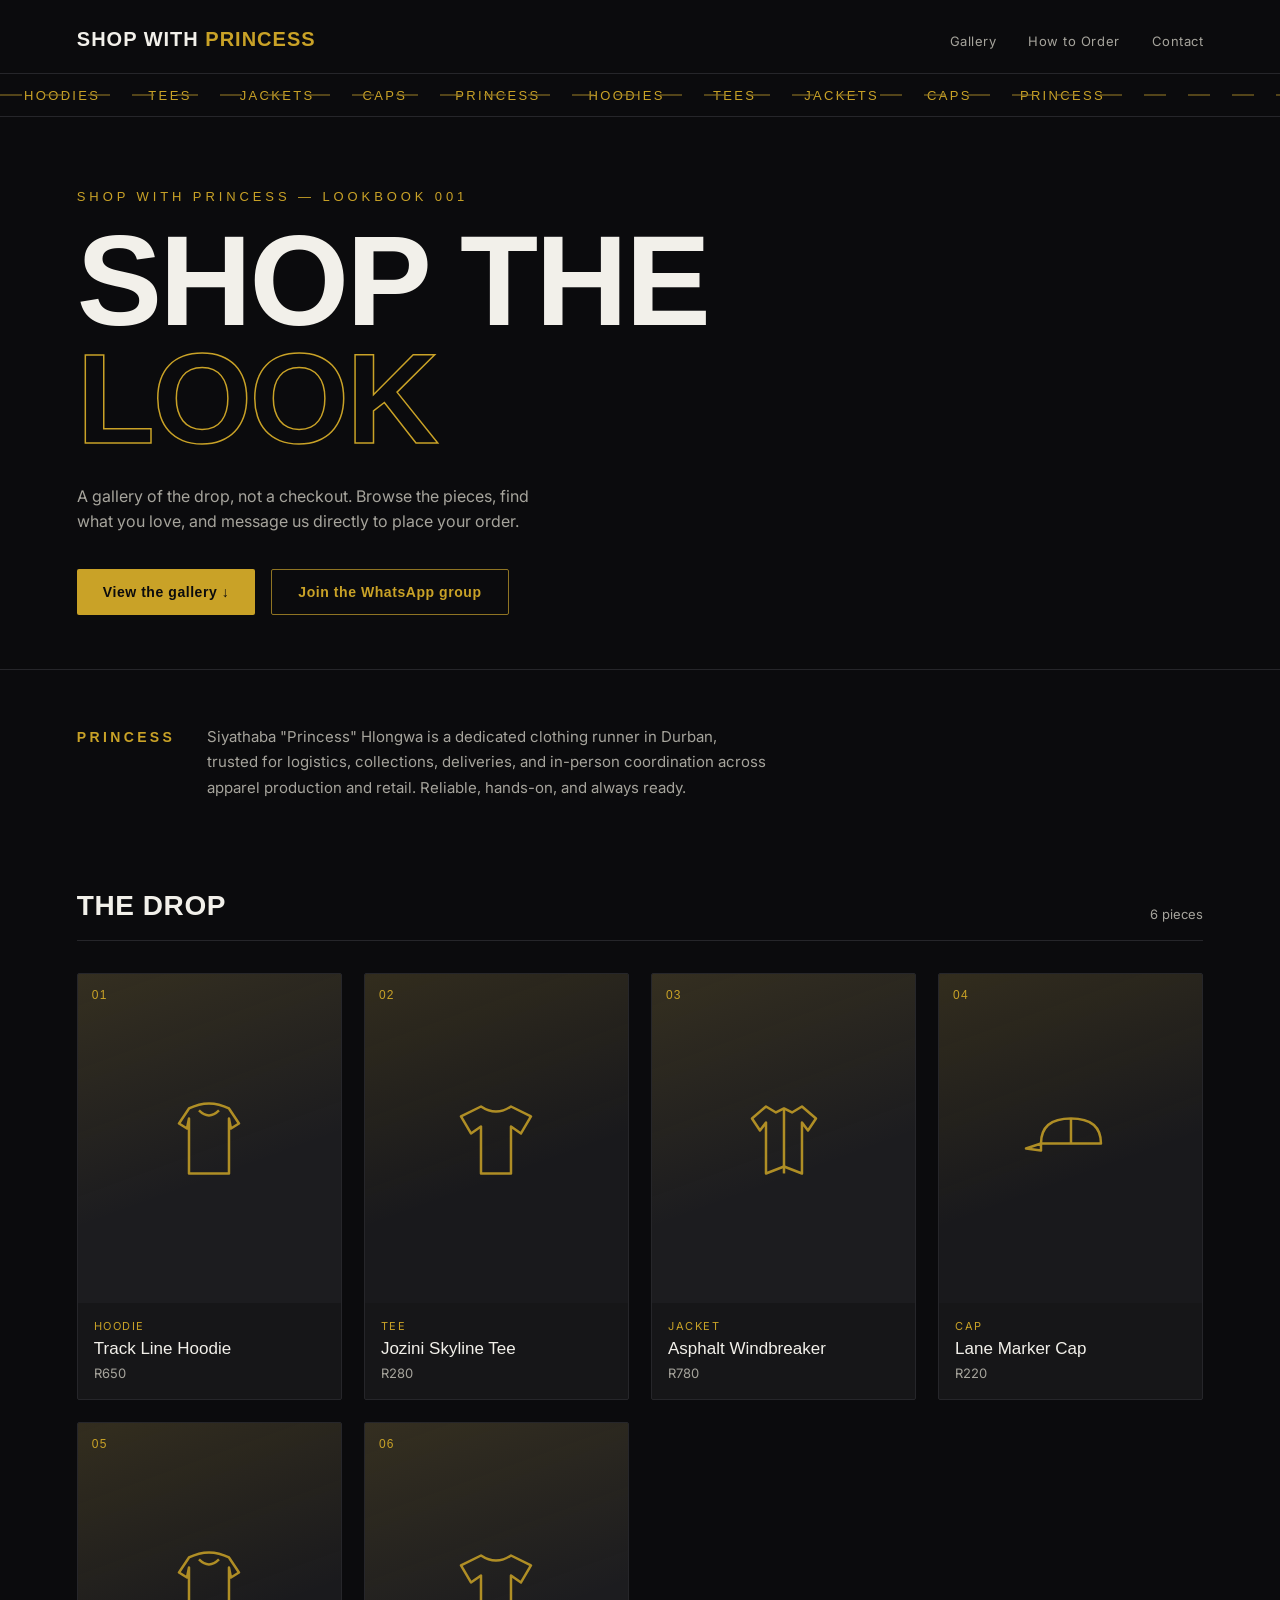
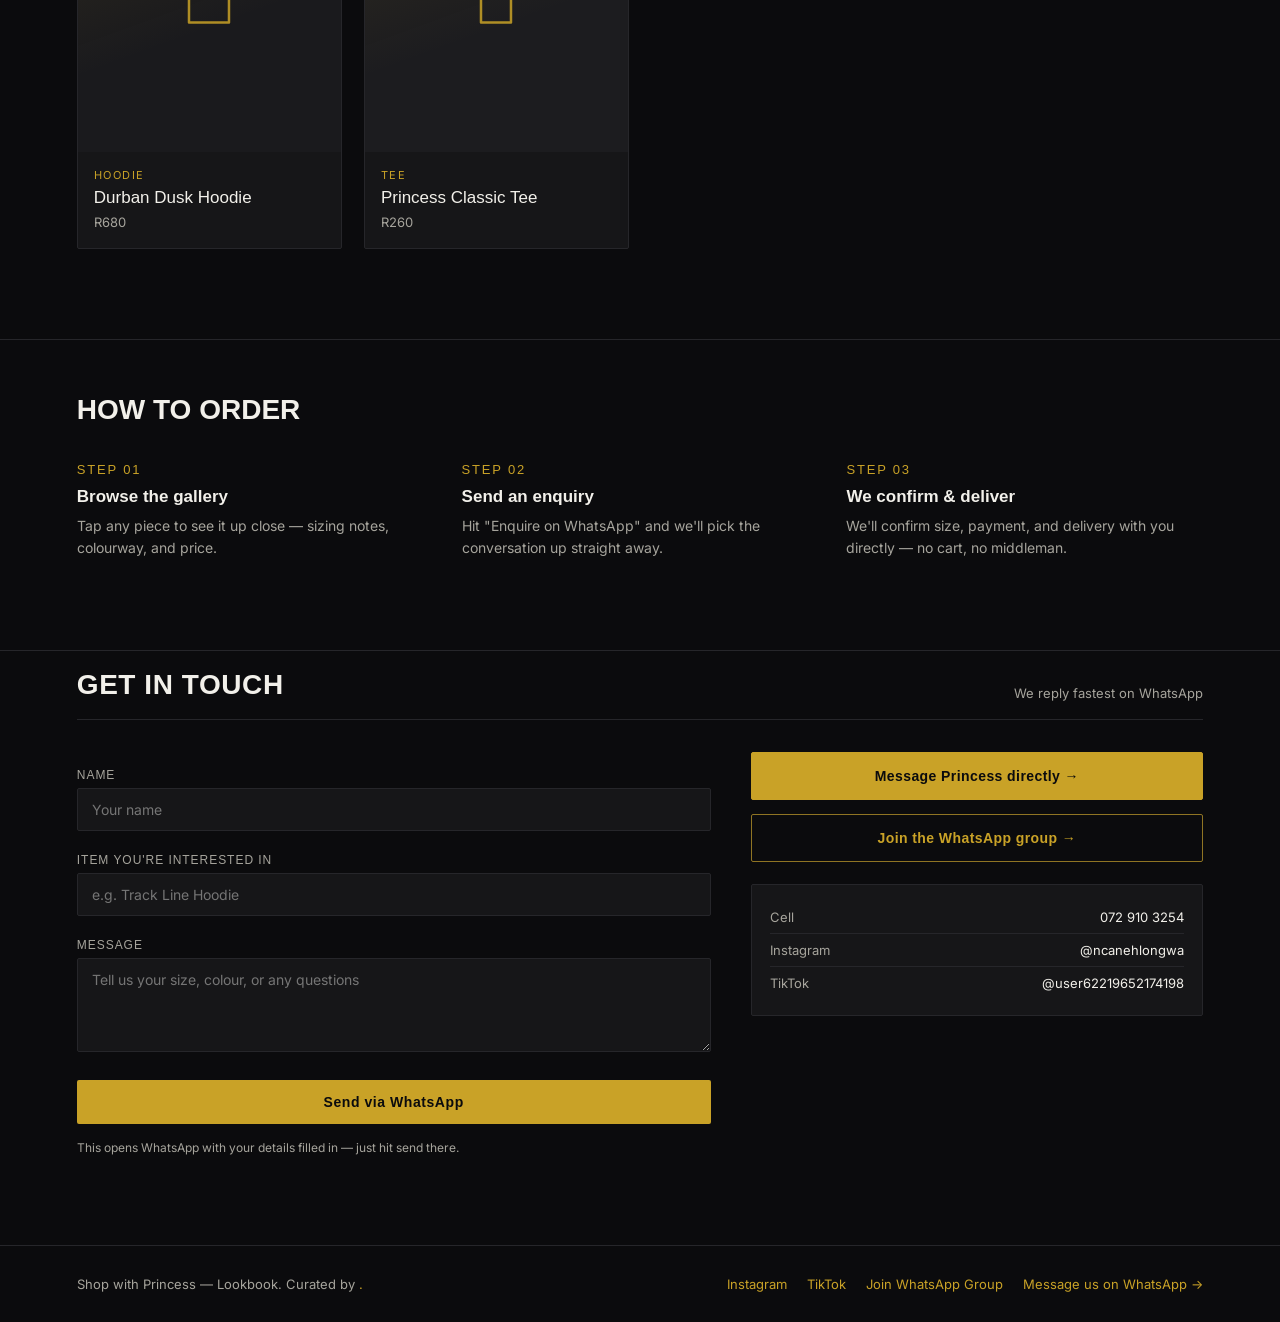
==== index.html @ 1f500e4a "Add Cormorant Garamond font to index.html" ====
<!DOCTYPE html>
<html lang="en">
<head>
<meta charset="UTF-8">
<meta name="viewport" content="width=device-width, initial-scale=1.0">
<title>Shop with Princess — Lookbook</title>
<link rel="preconnect" href="https://fonts.googleapis.com">
<link href="https://fonts.googleapis.com/css2?family=Cormorant+Garamond:ital,wght@0,500;0,600;1,500;1,600&family=Inter:wght@400;500;600&display=swap" rel="stylesheet">
<link rel="stylesheet" href="css/style.css">
</head>
<body>

<header>
  <div class="top-row">
    <div class="wordmark">SHOP WITH <span>PRINCESS</span></div>
    <nav>
      <a href="#gallery">Gallery</a>
      <a href="#how">How to Order</a>
      <a href="#contact">Contact</a>
    </nav>
  </div>
</header>

<div class="track" aria-hidden="true">
  <div class="lane-tags">
    <span>HOODIES</span><span>TEES</span><span>JACKETS</span><span>CAPS</span><span>PRINCESS</span>
    <span>HOODIES</span><span>TEES</span><span>JACKETS</span><span>CAPS</span><span>PRINCESS</span>
  </div>
</div>

<section class="hero">
  <div class="hero-eyebrow">SHOP WITH PRINCESS — LOOKBOOK 001</div>
  <h1>SHOP THE<br><em>LOOK</em></h1>
  <p>A gallery of the drop, not a checkout. Browse the pieces, find what you love, and message us directly to place your order.</p>
  <div class="hero-actions">
    <a class="hero-cta" href="#gallery">View the gallery ↓</a>
    <a class="hero-cta hero-cta--ghost" href="https://chat.whatsapp.com/DYHJtZrafD260Ese2T47UX" target="_blank" rel="noopener">Join the WhatsApp group</a>
  </div>
</section>

<section class="about">
  <div class="about-mark">PRINCESS</div>
  <p class="about-text">Siyathaba "Princess" Hlongwa is a dedicated clothing runner in Durban, trusted for logistics, collections, deliveries, and in-person coordination across apparel production and retail. Reliable, hands-on, and always ready.</p>
</section>

<section class="gallery-section" id="gallery">
  <div class="section-head">
    <h2>The Drop</h2>
    <span id="count-label">6 pieces</span>
  </div>
  <div class="gallery" id="gallery-grid"></div>
</section>

<section class="how" id="how">
  <h2>How to Order</h2>
  <div class="how-steps">
    <div class="how-step">
      <div class="mark">STEP 01</div>
      <h4>Browse the gallery</h4>
      <p>Tap any piece to see it up close — sizing notes, colourway, and price.</p>
    </div>
    <div class="how-step">
      <div class="mark">STEP 02</div>
      <h4>Send an enquiry</h4>
      <p>Hit "Enquire on WhatsApp" and we'll pick the conversation up straight away.</p>
    </div>
    <div class="how-step">
      <div class="mark">STEP 03</div>
      <h4>We confirm & deliver</h4>
      <p>We'll confirm size, payment, and delivery with you directly — no cart, no middleman.</p>
    </div>
  </div>
</section>

<section class="contact" id="contact">
  <div class="section-head">
    <h2>Get in Touch</h2>
    <span>We reply fastest on WhatsApp</span>
  </div>

  <div class="contact-grid">
    <form class="contact-form" id="contact-form">
      <label for="c-name">Name</label>
      <input type="text" id="c-name" name="name" required placeholder="Your name">

      <label for="c-item">Item you're interested in</label>
      <input type="text" id="c-item" name="item" placeholder="e.g. Track Line Hoodie">

      <label for="c-message">Message</label>
      <textarea id="c-message" name="message" rows="4" required placeholder="Tell us your size, colour, or any questions"></textarea>

      <button type="submit" class="contact-submit">Send via WhatsApp</button>
      <p class="contact-note">This opens WhatsApp with your details filled in — just hit send there.</p>
    </form>

    <div class="contact-side">
      <a class="side-btn side-btn--filled" href="https://wa.me/qr/CCNIAW6DSTDZP1" target="_blank" rel="noopener">
        Message Princess directly →
      </a>
      <a class="side-btn" href="https://chat.whatsapp.com/DYHJtZrafD260Ese2T47UX" target="_blank" rel="noopener">
        Join the WhatsApp group →
      </a>
      <div class="side-info">
        <div class="side-info-row"><span>Cell</span><a href="tel:+27729103254">072 910 3254</a></div>
        <div class="side-info-row"><span>Instagram</span><a href="https://www.instagram.com/ncanehlongwa?igsh=ajN3c2Npem9sYXk0" target="_blank" rel="noopener">@ncanehlongwa</a></div>
        <div class="side-info-row"><span>TikTok</span><a href="https://www.tiktok.com/@user62219652174198?_r=1&_t=ZS-9821sv1MjCv" target="_blank" rel="noopener">@user62219652174198</a></div>
      </div>
    </div>
  </div>
</section>

<div class="modal-overlay" id="modal-overlay">
  <div class="modal" role="dialog" aria-modal="true" aria-labelledby="modal-title">
    <button class="modal-close" id="modal-close" aria-label="Close">&times;</button>
    <div class="modal-image" id="modal-image"></div>
    <div class="modal-body">
      <div class="cat" id="modal-cat"></div>
      <h3 id="modal-title"></h3>
      <p id="modal-desc"></p>
      <div class="price" id="modal-price"></div>
      <a class="enquire" id="modal-enquire" href="#" target="_blank" rel="noopener">Enquire on WhatsApp</a>
    </div>
  </div>
</div>

<footer>
  <div>Shop with Princess — Lookbook. Curated by <a href="https://izzy-10.github.io" target="_blank" rel="noopener"Nation</a>.</div>
  <div class="footer-links">
    <a href="https://www.instagram.com/ncanehlongwa?igsh=ajN3c2Npem9sYXk0" target="_blank" rel="noopener">Instagram</a>
    <a href="https://www.tiktok.com/@user62219652174198?_r=1&_t=ZS-9821sv1MjCv" target="_blank" rel="noopener">TikTok</a>
    <a href="https://chat.whatsapp.com/DYHJtZrafD260Ese2T47UX" target="_blank" rel="noopener">Join WhatsApp Group</a>
    <a href="https://wa.me/qr/CCNIAW6DSTDZP1" target="_blank" rel="noopener">Message us on WhatsApp →</a>
  </div>
</footer>

<script src="js/script.js"></script>

</body>
</html>
---- css/style.css ----
:root{
    --ink:#0B0B0D;
    --card:#161618;
    --card-line:#26262a;
    --gold:#C9A227;
    --gold-soft:#8f7423;
    --paper:#F2F0EA;
    --paper-dim:#a6a49c;
  }
  *{box-sizing:border-box; margin:0; padding:0;}
  html{scroll-behavior:smooth;}
  body{
    background:var(--ink);
    color:var(--paper);
    font-family:'Inter', sans-serif;
    overflow-x:hidden;
  }
  @media (prefers-reduced-motion: reduce){
    *{animation-duration:0.001ms !important; animation-iteration-count:1 !important; transition-duration:0.001ms !important;}
  }

  /* ---------- Track line signature ---------- */
  .track{
    position:relative;
    height:44px;
    display:flex;
    align-items:center;
    overflow:hidden;
    border-top:1px solid var(--card-line);
    border-bottom:1px solid var(--card-line);
  }
  .track::before{
    content:'';
    position:absolute;
    left:0; right:0; top:50%;
    height:2px;
    background:repeating-linear-gradient(90deg, var(--gold-soft) 0 22px, transparent 22px 44px);
    transform:translateY(-50%);
    opacity:0.55;
  }
  .track .lane-tags{
    display:flex;
    gap:48px;
    white-space:nowrap;
    animation:slide 22s linear infinite;
    font-family:'Space Grotesk', sans-serif;
    font-size:13px;
    letter-spacing:0.18em;
    color:var(--gold);
    padding-left:24px;
  }
  @keyframes slide{
    from{transform:translateX(0);}
    to{transform:translateX(-50%);}
  }

  /* ---------- Header ---------- */
  header{
    padding:28px 6vw 0;
  }
  .top-row{
    display:flex;
    justify-content:space-between;
    align-items:center;
    padding-bottom:22px;
  }
  .wordmark{
    font-family:'Space Grotesk', sans-serif;
    font-weight:700;
    font-size:20px;
    letter-spacing:0.05em;
  }
  .wordmark span{color:var(--gold);}
  nav a{
    color:var(--paper-dim);
    text-decoration:none;
    font-size:13px;
    margin-left:28px;
    letter-spacing:0.04em;
    transition:color 0.2s;
  }
  nav a:hover, nav a:focus-visible{color:var(--gold);}

  /* ---------- Hero ---------- */
  .hero{
    padding:8vh 6vw 6vh;
    position:relative;
  }
  .hero-eyebrow{
    font-family:'Space Grotesk', sans-serif;
    color:var(--gold);
    font-size:13px;
    letter-spacing:0.3em;
    margin-bottom:18px;
  }
  .hero h1{
    font-family:'Space Grotesk', sans-serif;
    font-weight:700;
    font-size:clamp(48px, 11vw, 128px);
    line-height:0.92;
    letter-spacing:-0.02em;
    text-transform:uppercase;
  }
  .hero h1 em{
    font-style:normal;
    color:transparent;
    -webkit-text-stroke:1.5px var(--gold);
  }
  .hero p{
    max-width:480px;
    margin-top:26px;
    color:var(--paper-dim);
    font-size:16px;
    line-height:1.6;
  }
  .hero-actions{
    display:flex;
    gap:16px;
    flex-wrap:wrap;
    margin-top:34px;
  }
  .hero-cta{
    display:inline-flex;
    align-items:center;
    gap:10px;
    padding:14px 26px;
    background:var(--gold);
    color:var(--ink);
    font-family:'Space Grotesk', sans-serif;
    font-weight:700;
    font-size:14px;
    letter-spacing:0.04em;
    text-decoration:none;
    border-radius:2px;
    transition:transform 0.2s ease, background 0.2s ease;
  }
  .hero-cta:hover, .hero-cta:focus-visible{
    background:#ddb43a;
    transform:translateY(-2px);
  }
  .hero-cta--ghost{
    background:transparent;
    color:var(--gold);
    border:1px solid var(--gold-soft);
  }
  .hero-cta--ghost:hover, .hero-cta--ghost:focus-visible{
    background:rgba(201,162,39,0.1);
    color:var(--gold);
  }

  /* ---------- About ---------- */
  .about{
    padding:0 6vw 8vh;
    border-top:1px solid var(--card-line);
    padding-top:6vh;
    display:flex;
    gap:32px;
    align-items:baseline;
    flex-wrap:wrap;
  }
  .about-mark{
    font-family:'Space Grotesk', sans-serif;
    font-weight:700;
    font-size:14px;
    letter-spacing:0.24em;
    color:var(--gold);
    white-space:nowrap;
  }
  .about-text{
    max-width:560px;
    color:var(--paper-dim);
    font-size:15px;
    line-height:1.7;
  }

  /* ---------- Gallery ---------- */
  .gallery-section{
    padding:2vh 6vw 10vh;
  }
  .section-head{
    display:flex;
    justify-content:space-between;
    align-items:flex-end;
    margin-bottom:32px;
    border-bottom:1px solid var(--card-line);
    padding-bottom:18px;
  }
  .section-head h2{
    font-family:'Space Grotesk', sans-serif;
    font-size:28px;
    text-transform:uppercase;
    letter-spacing:0.02em;
  }
  .section-head span{
    color:var(--paper-dim);
    font-size:13px;
  }
  .gallery{
    display:grid;
    grid-template-columns:repeat(auto-fill, minmax(240px, 1fr));
    gap:22px;
  }
  .piece{
    background:var(--card);
    border:1px solid var(--card-line);
    border-radius:2px;
    overflow:hidden;
    cursor:pointer;
    transition:border-color 0.2s ease, transform 0.2s ease;
  }
  .piece:hover, .piece:focus-visible{
    border-color:var(--gold-soft);
    transform:translateY(-4px);
  }
  .piece-frame{
    aspect-ratio:4/5;
    position:relative;
    display:flex;
    align-items:center;
    justify-content:center;
    background:
      linear-gradient(160deg, rgba(201,162,39,0.14), transparent 60%),
      var(--frame-bg, #1c1c1f);
  }
  .piece-frame .tag-no{
    position:absolute;
    top:14px; left:14px;
    font-family:'Space Grotesk', sans-serif;
    font-size:12px;
    color:var(--gold);
    letter-spacing:0.1em;
  }
  .piece-frame svg{width:38%; height:38%; opacity:0.85;}
  .piece-info{
    padding:16px 16px 18px;
  }
  .piece-info .cat{
    font-size:11px;
    letter-spacing:0.14em;
    color:var(--gold);
    text-transform:uppercase;
    margin-bottom:6px;
  }
  .piece-info h3{
    font-family:'Space Grotesk', sans-serif;
    font-size:17px;
    font-weight:500;
  }
  .piece-info p{
    color:var(--paper-dim);
    font-size:13px;
    margin-top:6px;
  }

  /* ---------- Modal ---------- */
  .modal-overlay{
    position:fixed; inset:0;
    background:rgba(0,0,0,0.75);
    display:none;
    align-items:center;
    justify-content:center;
    padding:24px;
    z-index:50;
  }
  .modal-overlay.open{display:flex;}
  .modal{
    background:var(--card);
    border:1px solid var(--card-line);
    max-width:640px;
    width:100%;
    display:grid;
    grid-template-columns:1fr 1fr;
    max-height:86vh;
    overflow:auto;
  }
  @media (max-width:640px){
    .modal{grid-template-columns:1fr;}
  }
  .modal-image{
    aspect-ratio:4/5;
    display:flex;
    align-items:center;
    justify-content:center;
    background:linear-gradient(160deg, rgba(201,162,39,0.14), transparent 60%), #1c1c1f;
  }
  .modal-image svg{width:34%; height:34%; opacity:0.85;}
  .modal-body{
    padding:28px 26px;
    display:flex;
    flex-direction:column;
  }
  .modal-body .cat{
    font-size:11px;
    letter-spacing:0.14em;
    color:var(--gold);
    text-transform:uppercase;
    margin-bottom:10px;
  }
  .modal-body h3{
    font-family:'Space Grotesk', sans-serif;
    font-size:24px;
    margin-bottom:12px;
  }
  .modal-body p{
    color:var(--paper-dim);
    font-size:14px;
    line-height:1.6;
    margin-bottom:8px;
  }
  .modal-body .price{
    font-family:'Space Grotesk', sans-serif;
    color:var(--paper);
    font-size:20px;
    margin:16px 0 22px;
  }
  .modal-body .enquire{
    margin-top:auto;
    display:inline-flex;
    align-items:center;
    justify-content:center;
    gap:8px;
    padding:13px 22px;
    background:var(--gold);
    color:var(--ink);
    font-family:'Space Grotesk', sans-serif;
    font-weight:700;
    font-size:13px;
    letter-spacing:0.04em;
    text-decoration:none;
    border-radius:2px;
    text-align:center;
  }
  .modal-close{
    position:absolute;
    top:14px; right:14px;
    background:none;
    border:none;
    color:var(--paper);
    font-size:22px;
    cursor:pointer;
    line-height:1;
  }
  .modal{position:relative;}

  /* ---------- How to order ---------- */
  .how{
    padding:6vh 6vw 10vh;
    border-top:1px solid var(--card-line);
  }
  .how h2{
    font-family:'Space Grotesk', sans-serif;
    font-size:28px;
    text-transform:uppercase;
    margin-bottom:36px;
  }
  .how-steps{
    display:grid;
    grid-template-columns:repeat(3, 1fr);
    gap:28px;
  }
  @media (max-width:760px){
    .how-steps{grid-template-columns:1fr;}
  }
  .how-step .mark{
    font-family:'Space Grotesk', sans-serif;
    color:var(--gold);
    font-size:13px;
    letter-spacing:0.14em;
    margin-bottom:10px;
  }
  .how-step h4{
    font-family:'Space Grotesk', sans-serif;
    font-size:17px;
    margin-bottom:8px;
  }
  .how-step p{
    color:var(--paper-dim);
    font-size:14px;
    line-height:1.6;
  }

  footer{
    padding:30px 6vw;
    border-top:1px solid var(--card-line);
    display:flex;
    justify-content:space-between;
    color:var(--paper-dim);
    font-size:13px;
    flex-wrap:wrap;
    gap:12px;
  }
  footer a{color:var(--gold); text-decoration:none;}
  footer .footer-links{display:flex; gap:20px; flex-wrap:wrap;}

  /* ---------- Contact ---------- */
  .contact{
    padding:2vh 6vw 10vh;
    border-top:1px solid var(--card-line);
  }
  .contact-grid{
    display:grid;
    grid-template-columns:1.4fr 1fr;
    gap:40px;
  }
  @media (max-width:760px){
    .contact-grid{grid-template-columns:1fr;}
  }
  .contact-form{
    display:flex;
    flex-direction:column;
    gap:6px;
  }
  .contact-form label{
    font-family:'Space Grotesk', sans-serif;
    font-size:12px;
    letter-spacing:0.08em;
    color:var(--paper-dim);
    text-transform:uppercase;
    margin-top:16px;
  }
  .contact-form input,
  .contact-form textarea{
    background:var(--card);
    border:1px solid var(--card-line);
    color:var(--paper);
    font-family:'Inter', sans-serif;
    font-size:14px;
    padding:12px 14px;
    border-radius:2px;
    resize:vertical;
  }
  .contact-form input:focus,
  .contact-form textarea:focus{
    outline:none;
    border-color:var(--gold-soft);
  }
  .contact-submit{
    margin-top:22px;
    padding:14px 26px;
    background:var(--gold);
    color:var(--ink);
    border:none;
    font-family:'Space Grotesk', sans-serif;
    font-weight:700;
    font-size:14px;
    letter-spacing:0.04em;
    border-radius:2px;
    cursor:pointer;
    transition:background 0.2s ease, transform 0.2s ease;
  }
  .contact-submit:hover, .contact-submit:focus-visible{
    background:#ddb43a;
    transform:translateY(-2px);
  }
  .contact-note{
    margin-top:10px;
    font-size:12px;
    color:var(--paper-dim);
  }
  .contact-side{
    display:flex;
    flex-direction:column;
    gap:14px;
  }
  .side-btn{
    display:flex;
    align-items:center;
    justify-content:center;
    padding:15px 20px;
    border:1px solid var(--gold-soft);
    color:var(--gold);
    font-family:'Space Grotesk', sans-serif;
    font-weight:700;
    font-size:14px;
    letter-spacing:0.03em;
    text-decoration:none;
    border-radius:2px;
    transition:background 0.2s ease, transform 0.2s ease;
  }
  .side-btn:hover, .side-btn:focus-visible{
    background:rgba(201,162,39,0.1);
    transform:translateY(-2px);
  }
  .side-btn--filled{
    background:var(--gold);
    color:var(--ink);
    border-color:var(--gold);
  }
  .side-btn--filled:hover, .side-btn--filled:focus-visible{
    background:#ddb43a;
  }
  .side-info{
    margin-top:8px;
    background:var(--card);
    border:1px solid var(--card-line);
    border-radius:2px;
    padding:16px 18px;
  }
  .side-info-row{
    display:flex;
    justify-content:space-between;
    gap:12px;
    font-size:13px;
    padding:8px 0;
    border-bottom:1px solid var(--card-line);
  }
  .side-info-row:last-child{border-bottom:none;}
  .side-info-row span{color:var(--paper-dim);}
  .side-info-row a{color:var(--paper); text-decoration:none;}
  .side-info-row a:hover{color:var(--gold);}
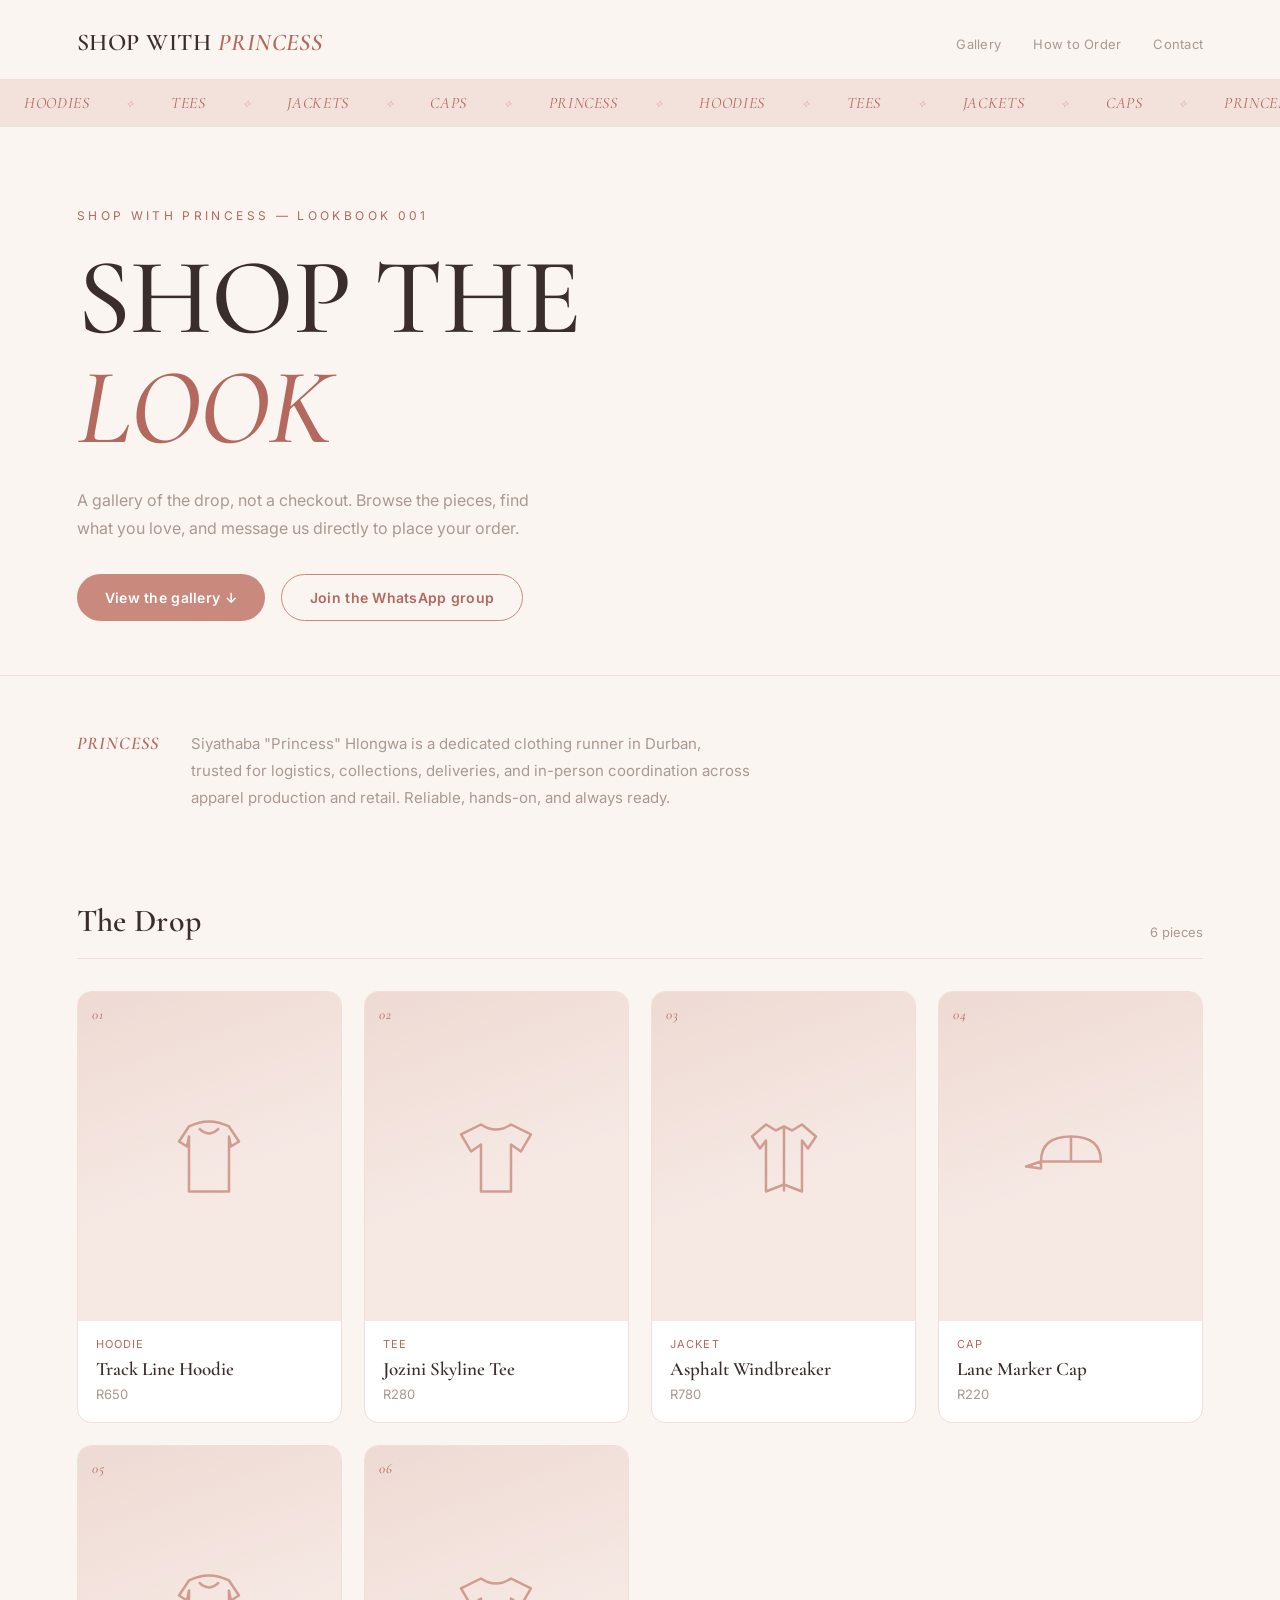
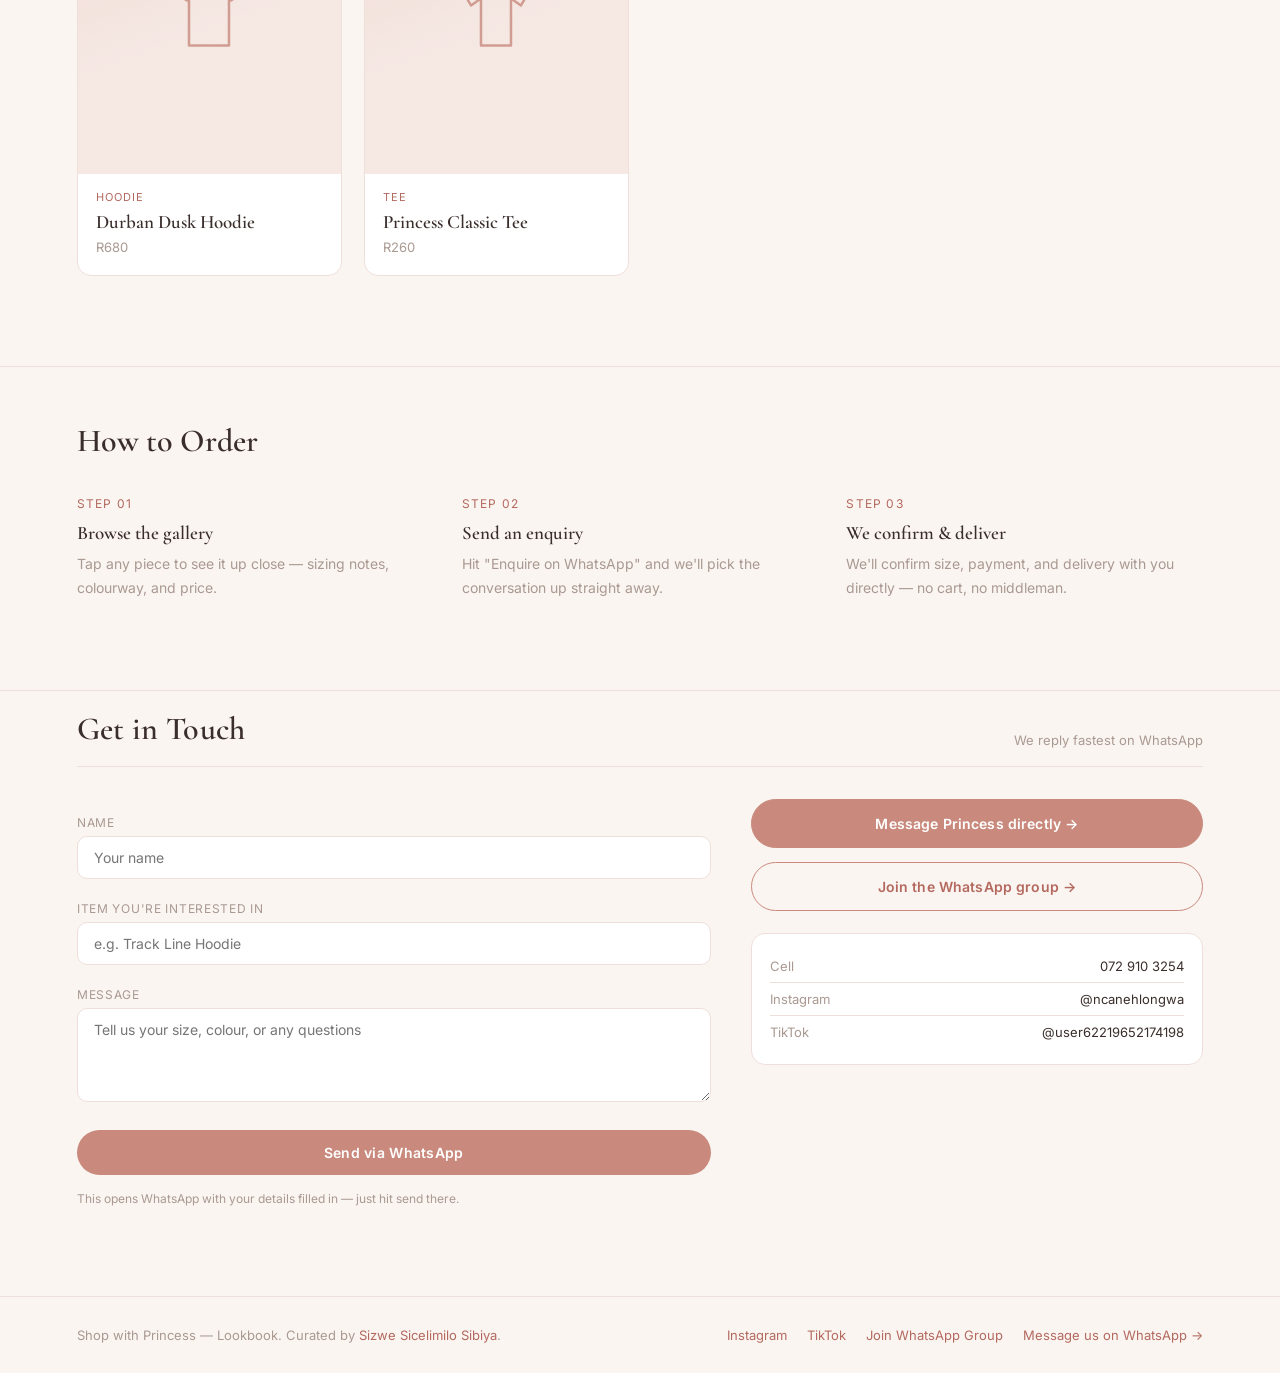
==== commit 6e8feab1: "Modify modal structure and footer link text Updated modal title and description IDs, and changed foo" ====
--- a/index.html
+++ b/index.html
@@ -110,21 +110,18 @@
 </section>
 
 <div class="modal-overlay" id="modal-overlay">
-  <div class="modal" role="dialog" aria-modal="true" aria-labelledby="modal-title">
+  <div class="modal" role="dialog" aria-modal="true" aria-labelledby="modal-cat">
     <button class="modal-close" id="modal-close" aria-label="Close">&times;</button>
     <div class="modal-image" id="modal-image"></div>
     <div class="modal-body">
       <div class="cat" id="modal-cat"></div>
-      <h3 id="modal-title"></h3>
-      <p id="modal-desc"></p>
-      <div class="price" id="modal-price"></div>
       <a class="enquire" id="modal-enquire" href="#" target="_blank" rel="noopener">Enquire on WhatsApp</a>
     </div>
   </div>
 </div>
 
 <footer>
-  <div>Shop with Princess — Lookbook. Curated by <a href="https://izzy-10.github.io" target="_blank" rel="noopener"Nation</a>.</div>
+  <div>Shop with Princess — Lookbook. Curated by <a href="https://izzy-10.github.io" target="_blank" rel="noopener">Sizwe Sicelimilo Sibiya</a>.</div>
   <div class="footer-links">
     <a href="https://www.instagram.com/ncanehlongwa?igsh=ajN3c2Npem9sYXk0" target="_blank" rel="noopener">Instagram</a>
     <a href="https://www.tiktok.com/@user62219652174198?_r=1&_t=ZS-9821sv1MjCv" target="_blank" rel="noopener">TikTok</a>
--- a/css/style.css
+++ b/css/style.css
@@ -1,17 +1,33 @@
 :root{
-    --ink:#0B0B0D;
-    --card:#161618;
-    --card-line:#26262a;
-    --gold:#C9A227;
-    --gold-soft:#8f7423;
-    --paper:#F2F0EA;
-    --paper-dim:#a6a49c;
+    --bg:#FBF5F2;
+    --surface:#FFFFFF;
+    --surface-alt:#F6E9E4;
+    --surface-line:#EFDFDA;
+    --rose:#C98A7D;
+    --rose-deep:#B3695E;
+    --rose-pale:#F3E1DB;
+    --ink:#3A2E2C;
+    --ink-dim:#A99991;
+    color-scheme:light dark;
+  }
+  @media (prefers-color-scheme: dark){
+    :root{
+      --bg:#1B1614;
+      --surface:#241E1B;
+      --surface-alt:#2A211D;
+      --surface-line:#3A2E2A;
+      --rose:#D99C8E;
+      --rose-deep:#E4B0A3;
+      --rose-pale:#2E211D;
+      --ink:#F3E8E3;
+      --ink-dim:#B9A79E;
+    }
   }
   *{box-sizing:border-box; margin:0; padding:0;}
   html{scroll-behavior:smooth;}
   body{
-    background:var(--ink);
-    color:var(--paper);
+    background:var(--bg);
+    color:var(--ink);
     font-family:'Inter', sans-serif;
     overflow-x:hidden;
   }
@@ -19,35 +35,35 @@
     *{animation-duration:0.001ms !important; animation-iteration-count:1 !important; transition-duration:0.001ms !important;}
   }
 
-  /* ---------- Track line signature ---------- */
+  /* ---------- Ticker signature ---------- */
   .track{
     position:relative;
-    height:44px;
+    height:48px;
     display:flex;
     align-items:center;
     overflow:hidden;
-    border-top:1px solid var(--card-line);
-    border-bottom:1px solid var(--card-line);
-  }
-  .track::before{
-    content:'';
-    position:absolute;
-    left:0; right:0; top:50%;
-    height:2px;
-    background:repeating-linear-gradient(90deg, var(--gold-soft) 0 22px, transparent 22px 44px);
-    transform:translateY(-50%);
-    opacity:0.55;
+    background:var(--rose-pale);
+    border-top:1px solid var(--surface-line);
+    border-bottom:1px solid var(--surface-line);
   }
   .track .lane-tags{
     display:flex;
-    gap:48px;
+    gap:36px;
     white-space:nowrap;
-    animation:slide 22s linear infinite;
-    font-family:'Space Grotesk', sans-serif;
-    font-size:13px;
-    letter-spacing:0.18em;
-    color:var(--gold);
+    animation:slide 26s linear infinite;
+    font-family:'Cormorant Garamond', serif;
+    font-style:italic;
+    font-size:16px;
+    letter-spacing:0.04em;
+    color:var(--rose-deep);
     padding-left:24px;
+  }
+  .track .lane-tags span::after{
+    content:'\2727';
+    margin-left:36px;
+    font-size:11px;
+    color:var(--rose);
+    opacity:0.6;
   }
   @keyframes slide{
     from{transform:translateX(0);}
@@ -65,93 +81,93 @@
     padding-bottom:22px;
   }
   .wordmark{
-    font-family:'Space Grotesk', sans-serif;
-    font-weight:700;
-    font-size:20px;
-    letter-spacing:0.05em;
-  }
-  .wordmark span{color:var(--gold);}
+    font-family:'Cormorant Garamond', serif;
+    font-weight:600;
+    font-size:24px;
+    letter-spacing:0.02em;
+  }
+  .wordmark span{color:var(--rose-deep); font-style:italic;}
   nav a{
-    color:var(--paper-dim);
+    color:var(--ink-dim);
     text-decoration:none;
     font-size:13px;
     margin-left:28px;
-    letter-spacing:0.04em;
+    letter-spacing:0.02em;
     transition:color 0.2s;
   }
-  nav a:hover, nav a:focus-visible{color:var(--gold);}
+  nav a:hover, nav a:focus-visible{color:var(--rose-deep);}
 
   /* ---------- Hero ---------- */
   .hero{
-    padding:8vh 6vw 6vh;
+    padding:9vh 6vw 6vh;
     position:relative;
   }
   .hero-eyebrow{
-    font-family:'Space Grotesk', sans-serif;
-    color:var(--gold);
-    font-size:13px;
-    letter-spacing:0.3em;
-    margin-bottom:18px;
+    font-family:'Inter', sans-serif;
+    color:var(--rose-deep);
+    font-size:12px;
+    letter-spacing:0.28em;
+    margin-bottom:20px;
+    text-transform:uppercase;
   }
   .hero h1{
-    font-family:'Space Grotesk', sans-serif;
-    font-weight:700;
-    font-size:clamp(48px, 11vw, 128px);
-    line-height:0.92;
-    letter-spacing:-0.02em;
-    text-transform:uppercase;
+    font-family:'Cormorant Garamond', serif;
+    font-weight:500;
+    font-size:clamp(46px, 10vw, 108px);
+    line-height:1.02;
+    letter-spacing:-0.01em;
+    color:var(--ink);
   }
   .hero h1 em{
-    font-style:normal;
-    color:transparent;
-    -webkit-text-stroke:1.5px var(--gold);
+    font-style:italic;
+    color:var(--rose-deep);
   }
   .hero p{
-    max-width:480px;
-    margin-top:26px;
-    color:var(--paper-dim);
+    max-width:460px;
+    margin-top:24px;
+    color:var(--ink-dim);
     font-size:16px;
-    line-height:1.6;
+    line-height:1.7;
   }
   .hero-actions{
     display:flex;
     gap:16px;
     flex-wrap:wrap;
-    margin-top:34px;
+    margin-top:32px;
   }
   .hero-cta{
     display:inline-flex;
     align-items:center;
     gap:10px;
-    padding:14px 26px;
-    background:var(--gold);
-    color:var(--ink);
-    font-family:'Space Grotesk', sans-serif;
-    font-weight:700;
-    font-size:14px;
-    letter-spacing:0.04em;
+    padding:14px 28px;
+    background:var(--rose);
+    color:#fff;
+    font-family:'Inter', sans-serif;
+    font-weight:600;
+    font-size:14px;
+    letter-spacing:0.02em;
     text-decoration:none;
-    border-radius:2px;
+    border-radius:999px;
     transition:transform 0.2s ease, background 0.2s ease;
   }
   .hero-cta:hover, .hero-cta:focus-visible{
-    background:#ddb43a;
+    background:var(--rose-deep);
     transform:translateY(-2px);
   }
   .hero-cta--ghost{
     background:transparent;
-    color:var(--gold);
-    border:1px solid var(--gold-soft);
+    color:var(--rose-deep);
+    border:1px solid var(--rose);
   }
   .hero-cta--ghost:hover, .hero-cta--ghost:focus-visible{
-    background:rgba(201,162,39,0.1);
-    color:var(--gold);
+    background:var(--rose-pale);
+    color:var(--rose-deep);
   }
 
   /* ---------- About ---------- */
   .about{
     padding:0 6vw 8vh;
-    border-top:1px solid var(--card-line);
+    border-top:1px solid var(--surface-line);
     padding-top:6vh;
     display:flex;
     gap:32px;
@@ -159,18 +175,19 @@
     flex-wrap:wrap;
   }
   .about-mark{
-    font-family:'Space Grotesk', sans-serif;
-    font-weight:700;
-    font-size:14px;
-    letter-spacing:0.24em;
-    color:var(--gold);
+    font-family:'Cormorant Garamond', serif;
+    font-style:italic;
+    font-weight:600;
+    font-size:18px;
+    letter-spacing:0.06em;
+    color:var(--rose-deep);
     white-space:nowrap;
   }
   .about-text{
     max-width:560px;
-    color:var(--paper-dim);
+    color:var(--ink-dim);
     font-size:15px;
-    line-height:1.7;
+    line-height:1.8;
   }
 
   /* ---------- Gallery ---------- */
@@ -182,17 +199,17 @@
     justify-content:space-between;
     align-items:flex-end;
     margin-bottom:32px;
-    border-bottom:1px solid var(--card-line);
+    border-bottom:1px solid var(--surface-line);
     padding-bottom:18px;
   }
   .section-head h2{
-    font-family:'Space Grotesk', sans-serif;
-    font-size:28px;
-    text-transform:uppercase;
-    letter-spacing:0.02em;
+    font-family:'Cormorant Garamond', serif;
+    font-weight:600;
+    font-size:32px;
+    letter-spacing:0.01em;
   }
   .section-head span{
-    color:var(--paper-dim);
+    color:var(--ink-dim);
     font-size:13px;
   }
   .gallery{
@@ -201,16 +218,17 @@
     gap:22px;
   }
   .piece{
-    background:var(--card);
-    border:1px solid var(--card-line);
-    border-radius:2px;
+    background:var(--surface);
+    border:1px solid var(--surface-line);
+    border-radius:14px;
     overflow:hidden;
     cursor:pointer;
-    transition:border-color 0.2s ease, transform 0.2s ease;
+    transition:border-color 0.2s ease, transform 0.2s ease, box-shadow 0.2s ease;
   }
   .piece:hover, .piece:focus-visible{
-    border-color:var(--gold-soft);
+    border-color:var(--rose);
     transform:translateY(-4px);
+    box-shadow:0 12px 28px rgba(185,120,110,0.14);
   }
   .piece-frame{
     aspect-ratio:4/5;
@@ -219,35 +237,37 @@
     align-items:center;
     justify-content:center;
     background:
-      linear-gradient(160deg, rgba(201,162,39,0.14), transparent 60%),
-      var(--frame-bg, #1c1c1f);
+      linear-gradient(160deg, rgba(201,138,125,0.16), transparent 60%),
+      var(--frame-bg, var(--surface-alt));
   }
   .piece-frame .tag-no{
     position:absolute;
     top:14px; left:14px;
-    font-family:'Space Grotesk', sans-serif;
-    font-size:12px;
-    color:var(--gold);
-    letter-spacing:0.1em;
-  }
-  .piece-frame svg{width:38%; height:38%; opacity:0.85;}
+    font-family:'Cormorant Garamond', serif;
+    font-style:italic;
+    font-size:14px;
+    color:var(--rose-deep);
+    letter-spacing:0.06em;
+  }
+  .piece-frame svg{width:38%; height:38%; opacity:0.8;}
+  .piece-frame img{width:100%; height:100%; object-fit:cover;}
   .piece-info{
-    padding:16px 16px 18px;
+    padding:16px 18px 20px;
   }
   .piece-info .cat{
     font-size:11px;
-    letter-spacing:0.14em;
-    color:var(--gold);
+    letter-spacing:0.1em;
+    color:var(--rose-deep);
     text-transform:uppercase;
     margin-bottom:6px;
   }
   .piece-info h3{
-    font-family:'Space Grotesk', sans-serif;
-    font-size:17px;
-    font-weight:500;
+    font-family:'Cormorant Garamond', serif;
+    font-size:19px;
+    font-weight:600;
   }
   .piece-info p{
-    color:var(--paper-dim);
+    color:var(--ink-dim);
     font-size:13px;
     margin-top:6px;
   }
@@ -255,7 +275,7 @@
   /* ---------- Modal ---------- */
   .modal-overlay{
     position:fixed; inset:0;
-    background:rgba(0,0,0,0.75);
+    background:rgba(58,46,44,0.45);
     display:none;
     align-items:center;
     justify-content:center;
@@ -264,8 +284,9 @@
   }
   .modal-overlay.open{display:flex;}
   .modal{
-    background:var(--card);
-    border:1px solid var(--card-line);
+    background:var(--surface);
+    border:1px solid var(--surface-line);
+    border-radius:18px;
     max-width:640px;
     width:100%;
     display:grid;
@@ -281,36 +302,39 @@
     display:flex;
     align-items:center;
     justify-content:center;
-    background:linear-gradient(160deg, rgba(201,162,39,0.14), transparent 60%), #1c1c1f;
-  }
-  .modal-image svg{width:34%; height:34%; opacity:0.85;}
+    background:linear-gradient(160deg, rgba(201,138,125,0.16), transparent 60%), var(--surface-alt);
+  }
+  .modal-image svg{width:34%; height:34%; opacity:0.8;}
+  .modal-image img{width:100%; height:100%; object-fit:cover;}
   .modal-body{
-    padding:28px 26px;
+    padding:30px 28px;
     display:flex;
     flex-direction:column;
   }
   .modal-body .cat{
     font-size:11px;
-    letter-spacing:0.14em;
-    color:var(--gold);
+    letter-spacing:0.1em;
+    color:var(--rose-deep);
     text-transform:uppercase;
     margin-bottom:10px;
   }
   .modal-body h3{
-    font-family:'Space Grotesk', sans-serif;
-    font-size:24px;
+    font-family:'Cormorant Garamond', serif;
+    font-weight:600;
+    font-size:27px;
     margin-bottom:12px;
   }
   .modal-body p{
-    color:var(--paper-dim);
-    font-size:14px;
-    line-height:1.6;
+    color:var(--ink-dim);
+    font-size:14px;
+    line-height:1.7;
     margin-bottom:8px;
   }
   .modal-body .price{
-    font-family:'Space Grotesk', sans-serif;
-    color:var(--paper);
-    font-size:20px;
+    font-family:'Cormorant Garamond', serif;
+    font-weight:600;
+    color:var(--ink);
+    font-size:22px;
     margin:16px 0 22px;
   }
   .modal-body .enquire{
@@ -319,24 +343,29 @@
     align-items:center;
     justify-content:center;
     gap:8px;
-    padding:13px 22px;
-    background:var(--gold);
-    color:var(--ink);
-    font-family:'Space Grotesk', sans-serif;
-    font-weight:700;
+    padding:14px 24px;
+    background:var(--rose);
+    color:#fff;
+    font-family:'Inter', sans-serif;
+    font-weight:600;
     font-size:13px;
-    letter-spacing:0.04em;
+    letter-spacing:0.02em;
     text-decoration:none;
-    border-radius:2px;
+    border-radius:999px;
     text-align:center;
-  }
+    transition:background 0.2s ease;
+  }
+  .modal-body .enquire:hover{background:var(--rose-deep);}
   .modal-close{
     position:absolute;
     top:14px; right:14px;
-    background:none;
-    border:none;
-    color:var(--paper);
-    font-size:22px;
+    background:var(--surface);
+    border:1px solid var(--surface-line);
+    color:var(--ink);
+    font-size:20px;
+    width:32px;
+    height:32px;
+    border-radius:50%;
     cursor:pointer;
     line-height:1;
   }
@@ -345,12 +374,12 @@
   /* ---------- How to order ---------- */
   .how{
     padding:6vh 6vw 10vh;
-    border-top:1px solid var(--card-line);
+    border-top:1px solid var(--surface-line);
   }
   .how h2{
-    font-family:'Space Grotesk', sans-serif;
-    font-size:28px;
-    text-transform:uppercase;
+    font-family:'Cormorant Garamond', serif;
+    font-weight:600;
+    font-size:32px;
     margin-bottom:36px;
   }
   .how-steps{
@@ -362,40 +391,42 @@
     .how-steps{grid-template-columns:1fr;}
   }
   .how-step .mark{
-    font-family:'Space Grotesk', sans-serif;
-    color:var(--gold);
-    font-size:13px;
-    letter-spacing:0.14em;
+    font-family:'Inter', sans-serif;
+    color:var(--rose-deep);
+    font-size:12px;
+    letter-spacing:0.1em;
     margin-bottom:10px;
+    text-transform:uppercase;
   }
   .how-step h4{
-    font-family:'Space Grotesk', sans-serif;
-    font-size:17px;
+    font-family:'Cormorant Garamond', serif;
+    font-weight:600;
+    font-size:19px;
     margin-bottom:8px;
   }
   .how-step p{
-    color:var(--paper-dim);
-    font-size:14px;
-    line-height:1.6;
+    color:var(--ink-dim);
+    font-size:14px;
+    line-height:1.7;
   }
 
   footer{
     padding:30px 6vw;
-    border-top:1px solid var(--card-line);
+    border-top:1px solid var(--surface-line);
     display:flex;
     justify-content:space-between;
-    color:var(--paper-dim);
+    color:var(--ink-dim);
     font-size:13px;
     flex-wrap:wrap;
     gap:12px;
   }
-  footer a{color:var(--gold); text-decoration:none;}
+  footer a{color:var(--rose-deep); text-decoration:none;}
   footer .footer-links{display:flex; gap:20px; flex-wrap:wrap;}
 
   /* ---------- Contact ---------- */
   .contact{
     padding:2vh 6vw 10vh;
-    border-top:1px solid var(--card-line);
+    border-top:1px solid var(--surface-line);
   }
   .contact-grid{
     display:grid;
@@ -411,51 +442,51 @@
     gap:6px;
   }
   .contact-form label{
-    font-family:'Space Grotesk', sans-serif;
+    font-family:'Inter', sans-serif;
     font-size:12px;
-    letter-spacing:0.08em;
-    color:var(--paper-dim);
+    letter-spacing:0.06em;
+    color:var(--ink-dim);
     text-transform:uppercase;
     margin-top:16px;
   }
   .contact-form input,
   .contact-form textarea{
-    background:var(--card);
-    border:1px solid var(--card-line);
-    color:var(--paper);
-    font-family:'Inter', sans-serif;
-    font-size:14px;
-    padding:12px 14px;
-    border-radius:2px;
+    background:var(--surface);
+    border:1px solid var(--surface-line);
+    color:var(--ink);
+    font-family:'Inter', sans-serif;
+    font-size:14px;
+    padding:12px 16px;
+    border-radius:10px;
     resize:vertical;
   }
   .contact-form input:focus,
   .contact-form textarea:focus{
     outline:none;
-    border-color:var(--gold-soft);
+    border-color:var(--rose);
   }
   .contact-submit{
     margin-top:22px;
-    padding:14px 26px;
-    background:var(--gold);
-    color:var(--ink);
+    padding:14px 28px;
+    background:var(--rose);
+    color:#fff;
     border:none;
-    font-family:'Space Grotesk', sans-serif;
-    font-weight:700;
-    font-size:14px;
-    letter-spacing:0.04em;
-    border-radius:2px;
+    font-family:'Inter', sans-serif;
+    font-weight:600;
+    font-size:14px;
+    letter-spacing:0.02em;
+    border-radius:999px;
     cursor:pointer;
     transition:background 0.2s ease, transform 0.2s ease;
   }
   .contact-submit:hover, .contact-submit:focus-visible{
-    background:#ddb43a;
+    background:var(--rose-deep);
     transform:translateY(-2px);
   }
   .contact-note{
     margin-top:10px;
     font-size:12px;
-    color:var(--paper-dim);
+    color:var(--ink-dim);
   }
   .contact-side{
     display:flex;
@@ -467,33 +498,33 @@
     align-items:center;
     justify-content:center;
     padding:15px 20px;
-    border:1px solid var(--gold-soft);
-    color:var(--gold);
-    font-family:'Space Grotesk', sans-serif;
-    font-weight:700;
-    font-size:14px;
-    letter-spacing:0.03em;
+    border:1px solid var(--rose);
+    color:var(--rose-deep);
+    font-family:'Inter', sans-serif;
+    font-weight:600;
+    font-size:14px;
+    letter-spacing:0.01em;
     text-decoration:none;
-    border-radius:2px;
+    border-radius:999px;
     transition:background 0.2s ease, transform 0.2s ease;
   }
   .side-btn:hover, .side-btn:focus-visible{
-    background:rgba(201,162,39,0.1);
+    background:var(--rose-pale);
     transform:translateY(-2px);
   }
   .side-btn--filled{
-    background:var(--gold);
-    color:var(--ink);
-    border-color:var(--gold);
+    background:var(--rose);
+    color:#fff;
+    border-color:var(--rose);
   }
   .side-btn--filled:hover, .side-btn--filled:focus-visible{
-    background:#ddb43a;
+    background:var(--rose-deep);
   }
   .side-info{
     margin-top:8px;
-    background:var(--card);
-    border:1px solid var(--card-line);
-    border-radius:2px;
+    background:var(--surface);
+    border:1px solid var(--surface-line);
+    border-radius:14px;
     padding:16px 18px;
   }
   .side-info-row{
@@ -502,9 +533,9 @@
     gap:12px;
     font-size:13px;
     padding:8px 0;
-    border-bottom:1px solid var(--card-line);
+    border-bottom:1px solid var(--surface-line);
   }
   .side-info-row:last-child{border-bottom:none;}
-  .side-info-row span{color:var(--paper-dim);}
-  .side-info-row a{color:var(--paper); text-decoration:none;}
-  .side-info-row a:hover{color:var(--gold);}
+  .side-info-row span{color:var(--ink-dim);}
+  .side-info-row a{color:var(--ink); text-decoration:none;}
+  .side-info-row a:hover{color:var(--rose-deep);}
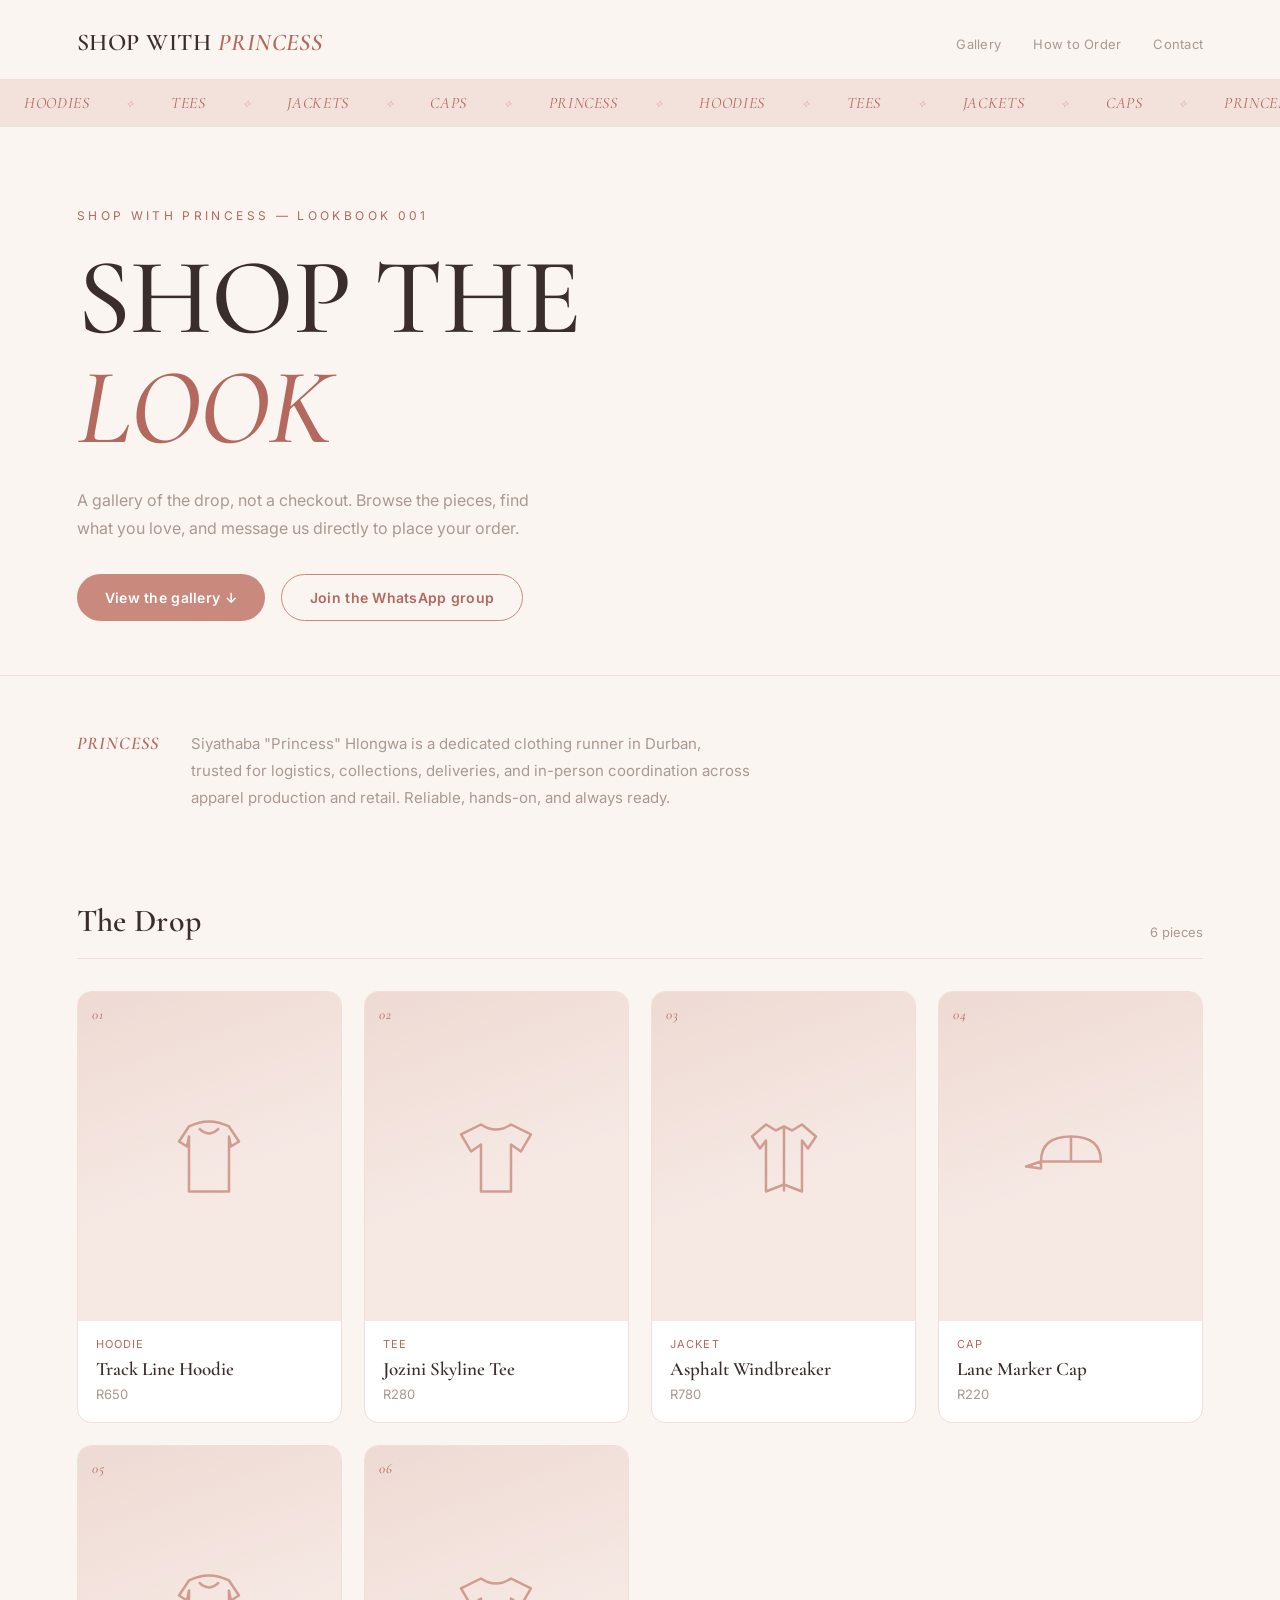
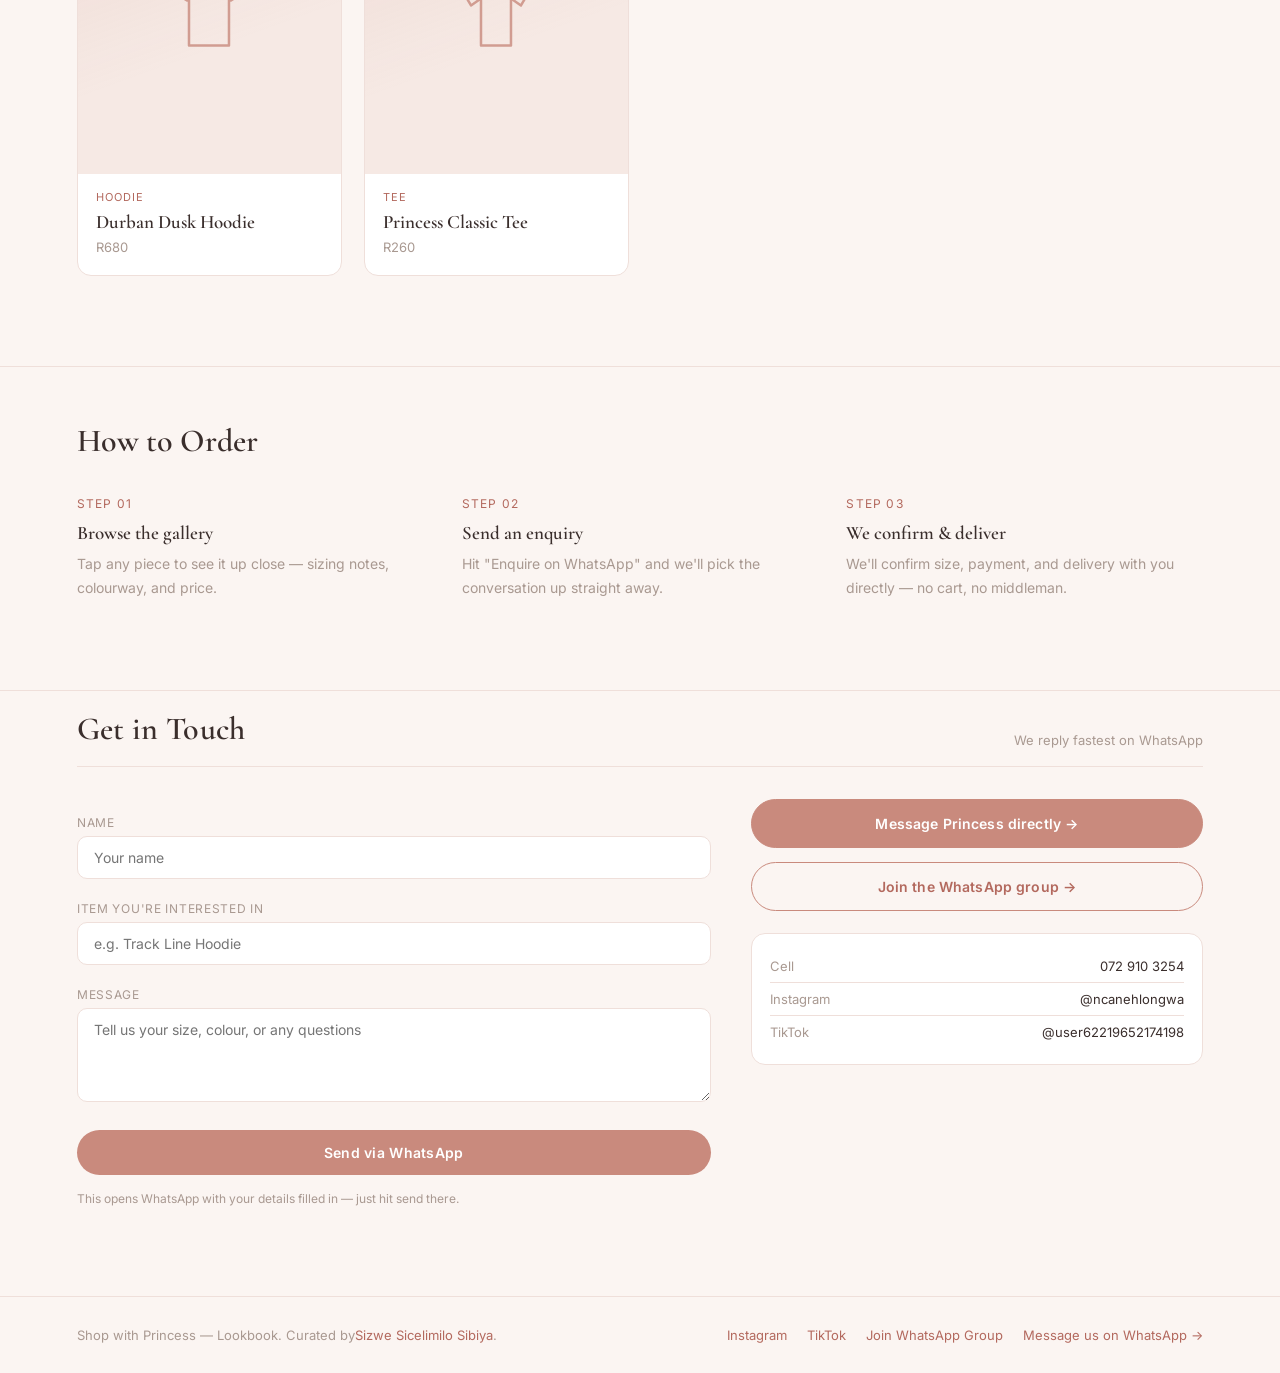
==== commit 413a266f: "Update index.html" ====
--- a/index.html
+++ b/index.html
@@ -110,18 +110,21 @@
 </section>
 
 <div class="modal-overlay" id="modal-overlay">
-  <div class="modal" role="dialog" aria-modal="true" aria-labelledby="modal-cat">
+  <div class="modal" role="dialog" aria-modal="true" aria-labelledby="modal-title">
     <button class="modal-close" id="modal-close" aria-label="Close">&times;</button>
     <div class="modal-image" id="modal-image"></div>
     <div class="modal-body">
       <div class="cat" id="modal-cat"></div>
+      <h3 id="modal-title"></h3>
+      <p id="modal-desc"></p>
+      <div class="price" id="modal-price"></div>
       <a class="enquire" id="modal-enquire" href="#" target="_blank" rel="noopener">Enquire on WhatsApp</a>
     </div>
   </div>
 </div>
 
 <footer>
-  <div>Shop with Princess — Lookbook. Curated by <a href="https://izzy-10.github.io" target="_blank" rel="noopener">Sizwe Sicelimilo Sibiya</a>.</div>
+  <div>Shop with Princess — Lookbook. Curated by<a href="https://izzy-10.github.io" target="_blank" rel="noopener">Sizwe Sicelimilo Sibiya</a>.</div>
   <div class="footer-links">
     <a href="https://www.instagram.com/ncanehlongwa?igsh=ajN3c2Npem9sYXk0" target="_blank" rel="noopener">Instagram</a>
     <a href="https://www.tiktok.com/@user62219652174198?_r=1&_t=ZS-9821sv1MjCv" target="_blank" rel="noopener">TikTok</a>
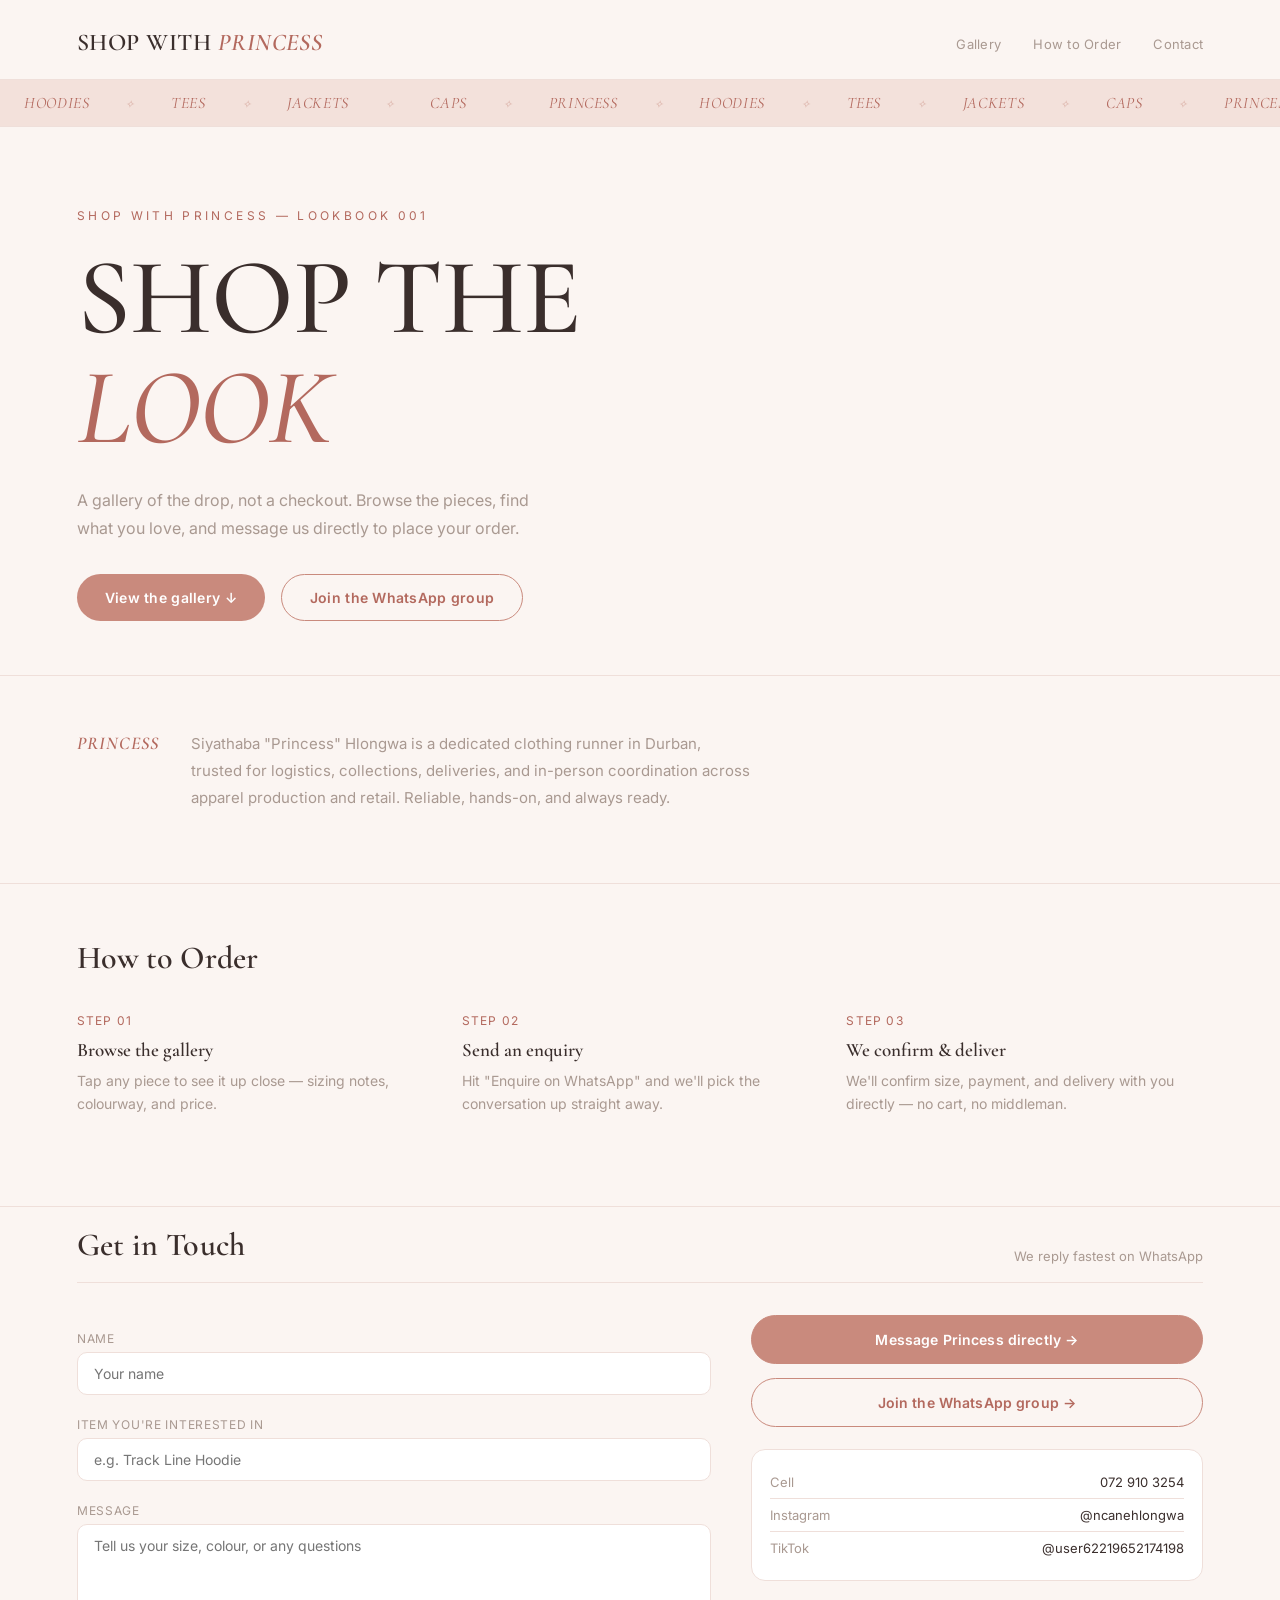
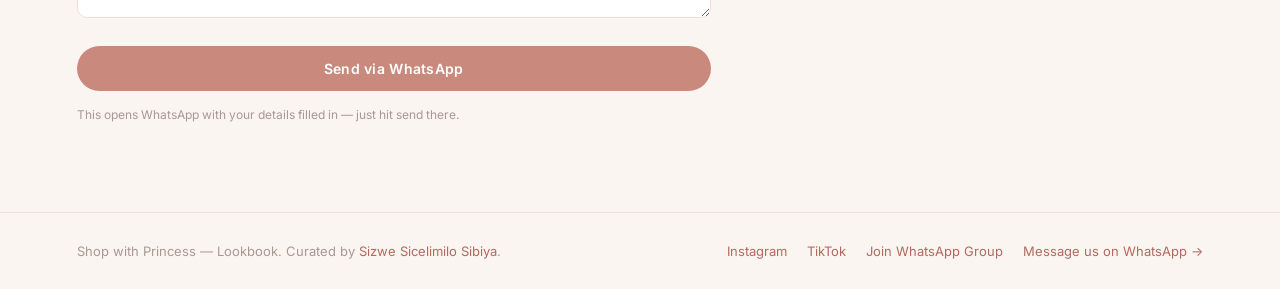
==== commit 5578d2ae: "Fix links and remove unused sections in index.html Updated links to point to gallery.html instead of" ====
--- a/index.html
+++ b/index.html
@@ -14,7 +14,7 @@
   <div class="top-row">
     <div class="wordmark">SHOP WITH <span>PRINCESS</span></div>
     <nav>
-      <a href="#gallery">Gallery</a>
+      <a href="gallery.html">Gallery</a>
       <a href="#how">How to Order</a>
       <a href="#contact">Contact</a>
     </nav>
@@ -33,7 +33,7 @@
   <h1>SHOP THE<br><em>LOOK</em></h1>
   <p>A gallery of the drop, not a checkout. Browse the pieces, find what you love, and message us directly to place your order.</p>
   <div class="hero-actions">
-    <a class="hero-cta" href="#gallery">View the gallery ↓</a>
+    <a class="hero-cta" href="gallery.html">View the gallery ↓</a>
     <a class="hero-cta hero-cta--ghost" href="https://chat.whatsapp.com/DYHJtZrafD260Ese2T47UX" target="_blank" rel="noopener">Join the WhatsApp group</a>
   </div>
 </section>
@@ -41,14 +41,6 @@
 <section class="about">
   <div class="about-mark">PRINCESS</div>
   <p class="about-text">Siyathaba "Princess" Hlongwa is a dedicated clothing runner in Durban, trusted for logistics, collections, deliveries, and in-person coordination across apparel production and retail. Reliable, hands-on, and always ready.</p>
-</section>
-
-<section class="gallery-section" id="gallery">
-  <div class="section-head">
-    <h2>The Drop</h2>
-    <span id="count-label">6 pieces</span>
-  </div>
-  <div class="gallery" id="gallery-grid"></div>
 </section>
 
 <section class="how" id="how">
@@ -109,22 +101,8 @@
   </div>
 </section>
 
-<div class="modal-overlay" id="modal-overlay">
-  <div class="modal" role="dialog" aria-modal="true" aria-labelledby="modal-title">
-    <button class="modal-close" id="modal-close" aria-label="Close">&times;</button>
-    <div class="modal-image" id="modal-image"></div>
-    <div class="modal-body">
-      <div class="cat" id="modal-cat"></div>
-      <h3 id="modal-title"></h3>
-      <p id="modal-desc"></p>
-      <div class="price" id="modal-price"></div>
-      <a class="enquire" id="modal-enquire" href="#" target="_blank" rel="noopener">Enquire on WhatsApp</a>
-    </div>
-  </div>
-</div>
-
 <footer>
-  <div>Shop with Princess — Lookbook. Curated by<a href="https://izzy-10.github.io" target="_blank" rel="noopener">Sizwe Sicelimilo Sibiya</a>.</div>
+  <div>Shop with Princess — Lookbook. Curated by <a href="https://izzy-10.github.io" target="_blank" rel="noopener">Sizwe Sicelimilo Sibiya</a>.</div>
   <div class="footer-links">
     <a href="https://www.instagram.com/ncanehlongwa?igsh=ajN3c2Npem9sYXk0" target="_blank" rel="noopener">Instagram</a>
     <a href="https://www.tiktok.com/@user62219652174198?_r=1&_t=ZS-9821sv1MjCv" target="_blank" rel="noopener">TikTok</a>
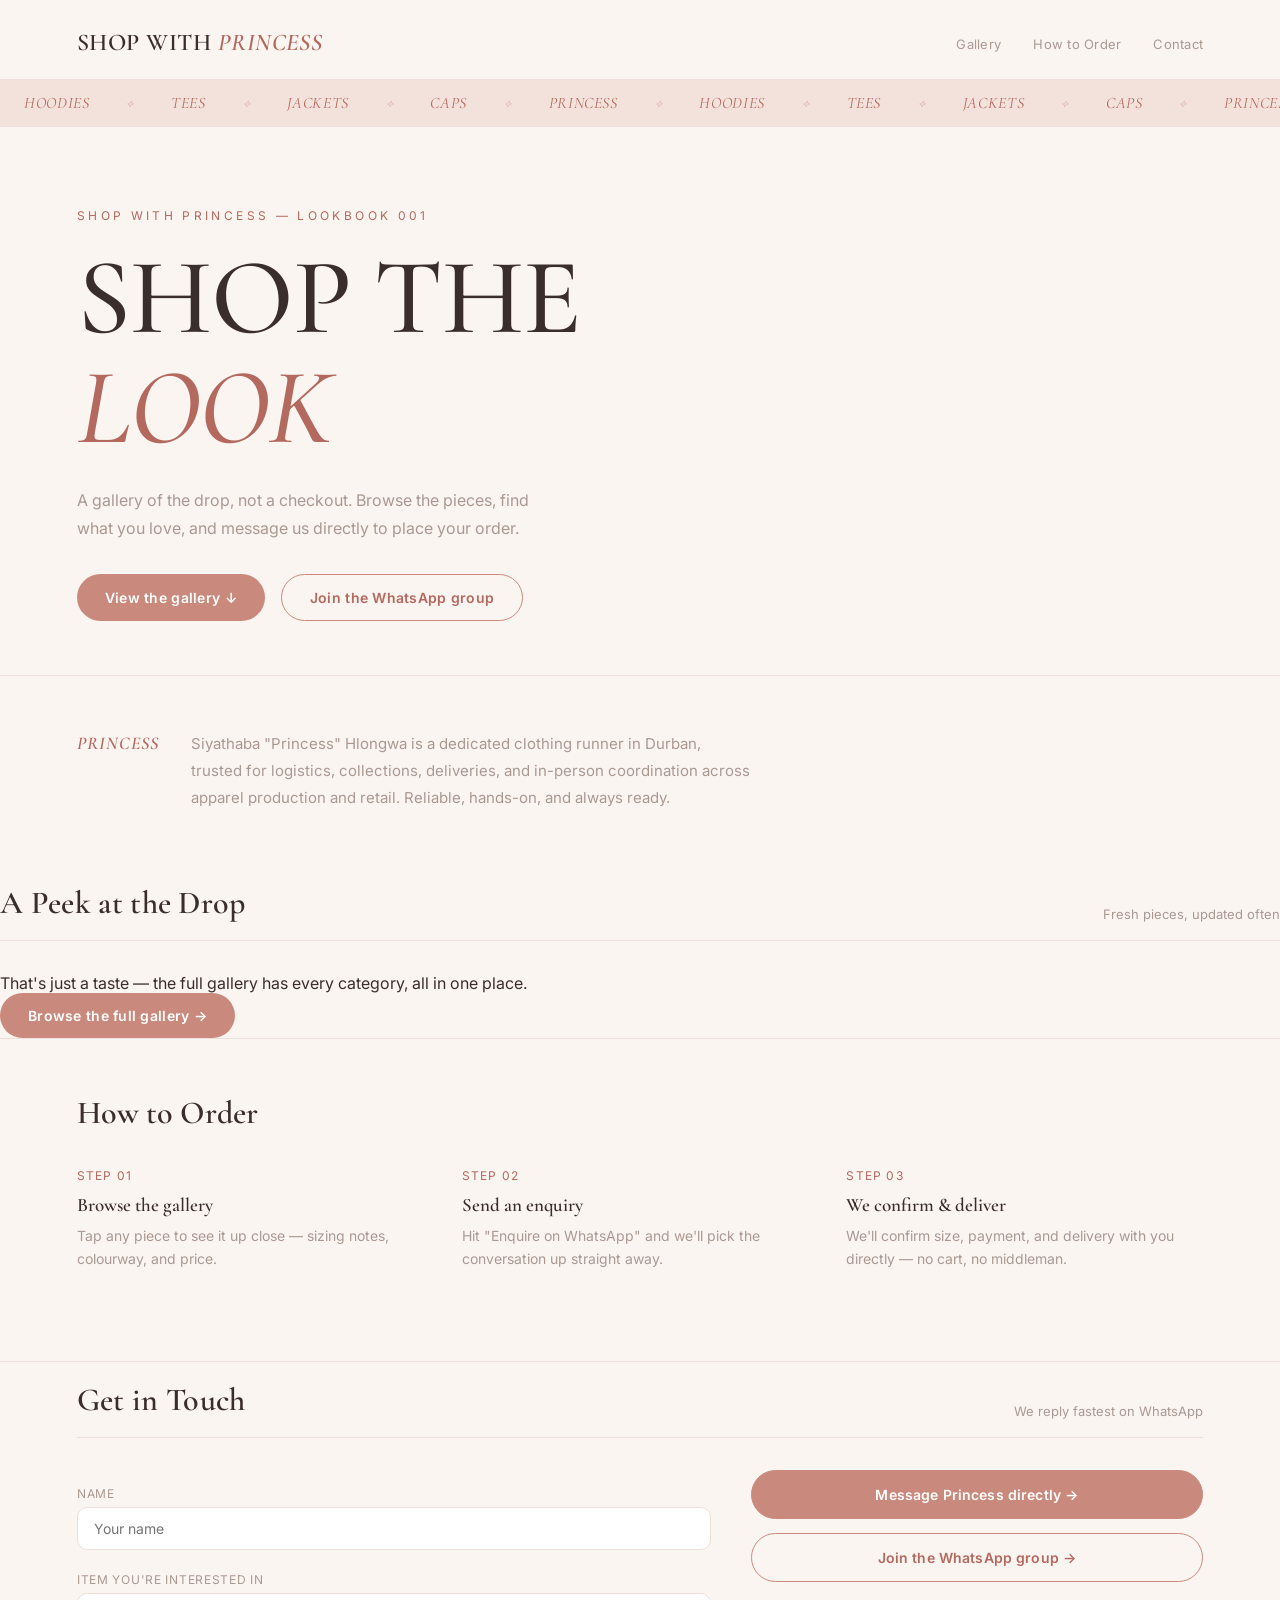
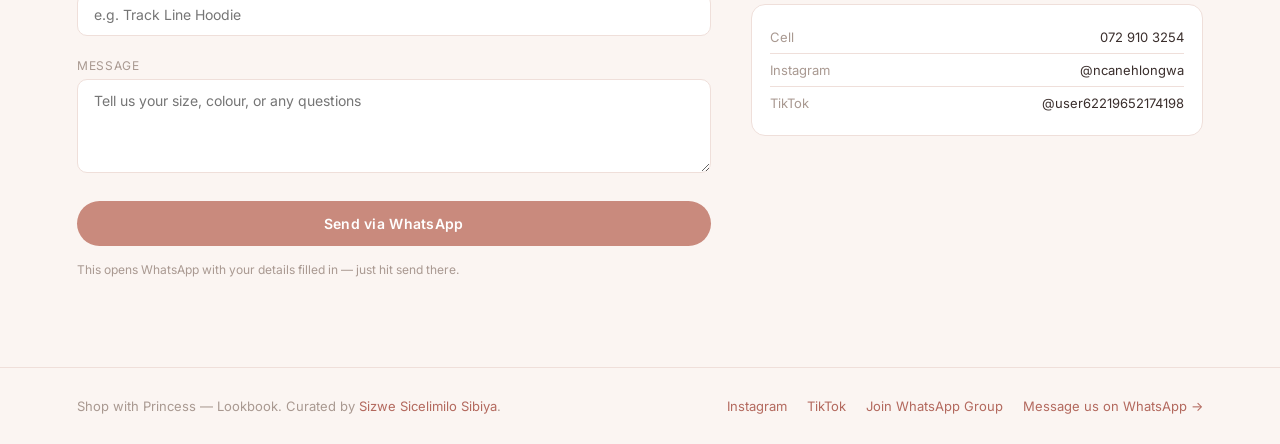
==== commit 5e8a9e6a: "Add featured section with gallery link Added a new featured section with a call to action for browsi" ====
--- a/index.html
+++ b/index.html
@@ -41,6 +41,18 @@
 <section class="about">
   <div class="about-mark">PRINCESS</div>
   <p class="about-text">Siyathaba "Princess" Hlongwa is a dedicated clothing runner in Durban, trusted for logistics, collections, deliveries, and in-person coordination across apparel production and retail. Reliable, hands-on, and always ready.</p>
+</section>
+
+<section class="featured">
+  <div class="section-head">
+    <h2>A Peek at the Drop</h2>
+    <span>Fresh pieces, updated often</span>
+  </div>
+  <div class="category-row" id="featured-grid"></div>
+  <div class="featured-cta">
+    <p>That's just a taste — the full gallery has every category, all in one place.</p>
+    <a class="hero-cta" href="gallery.html">Browse the full gallery →</a>
+  </div>
 </section>
 
 <section class="how" id="how">
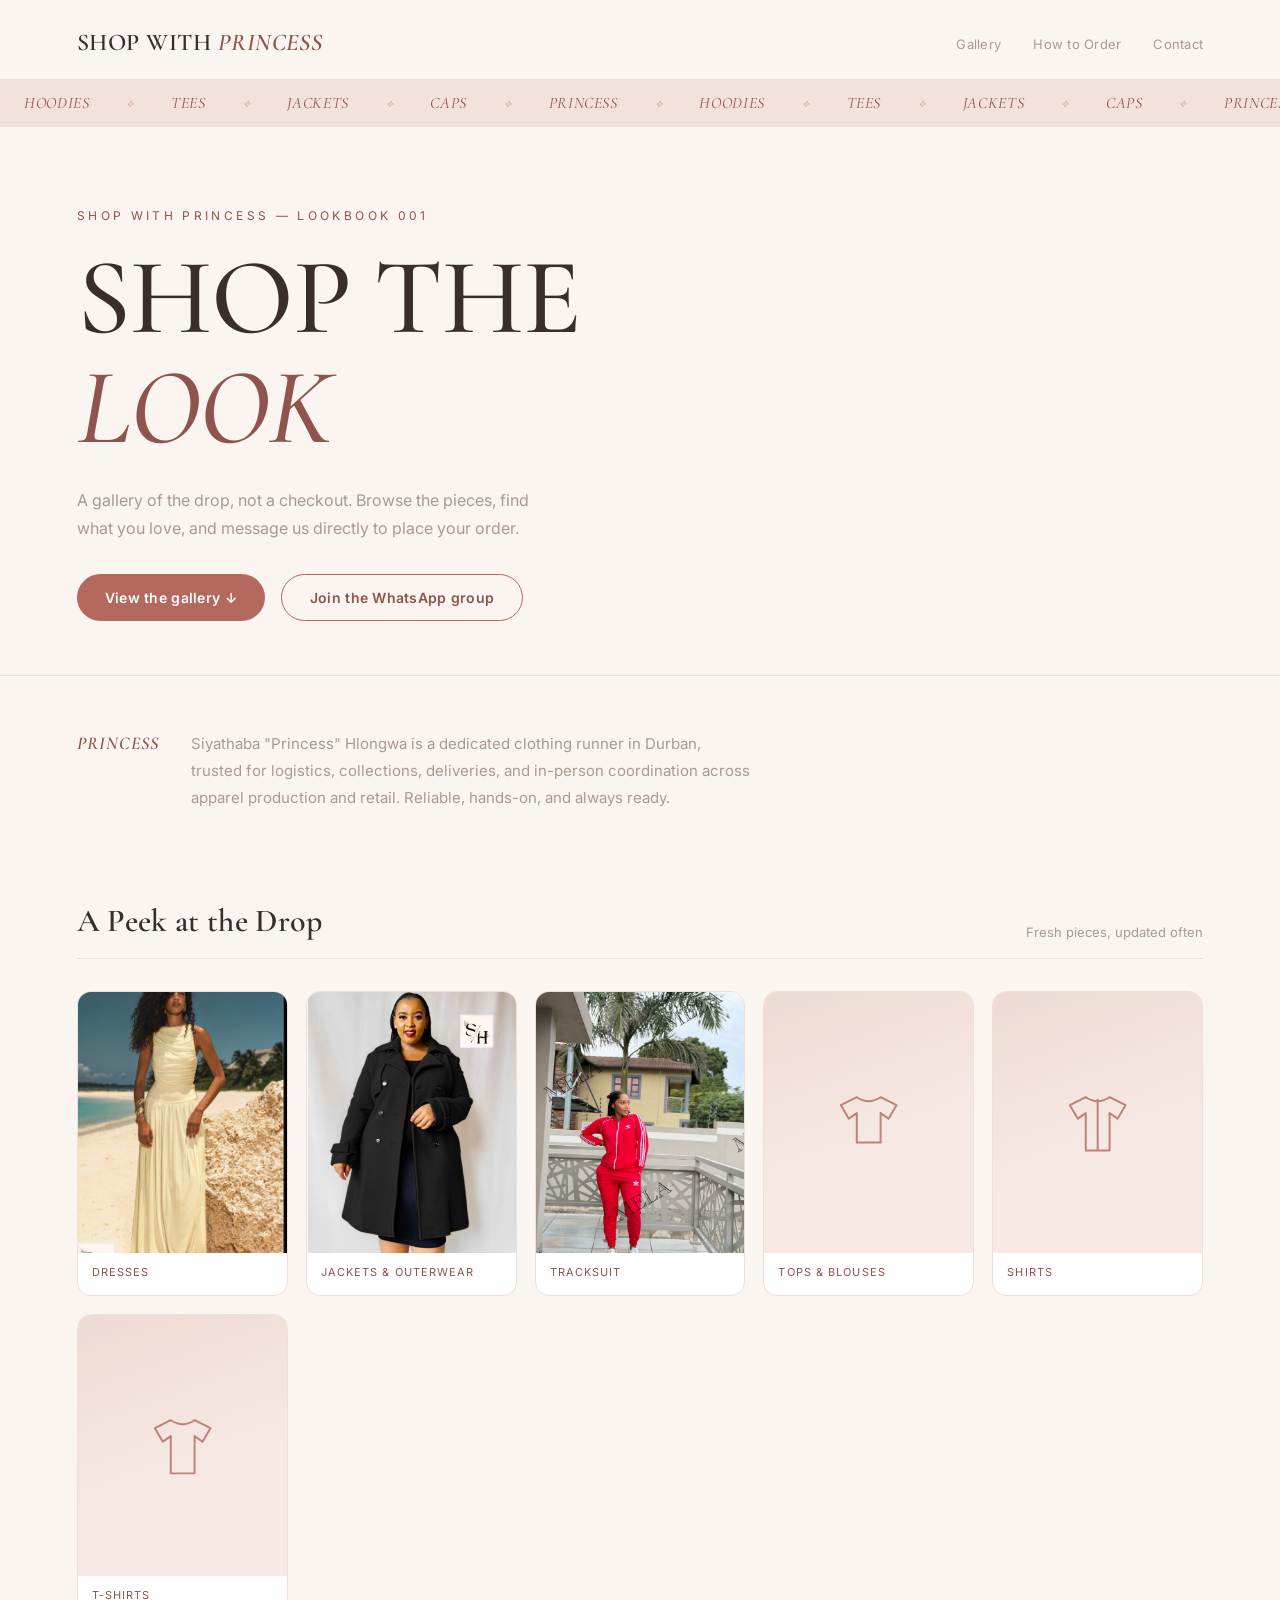
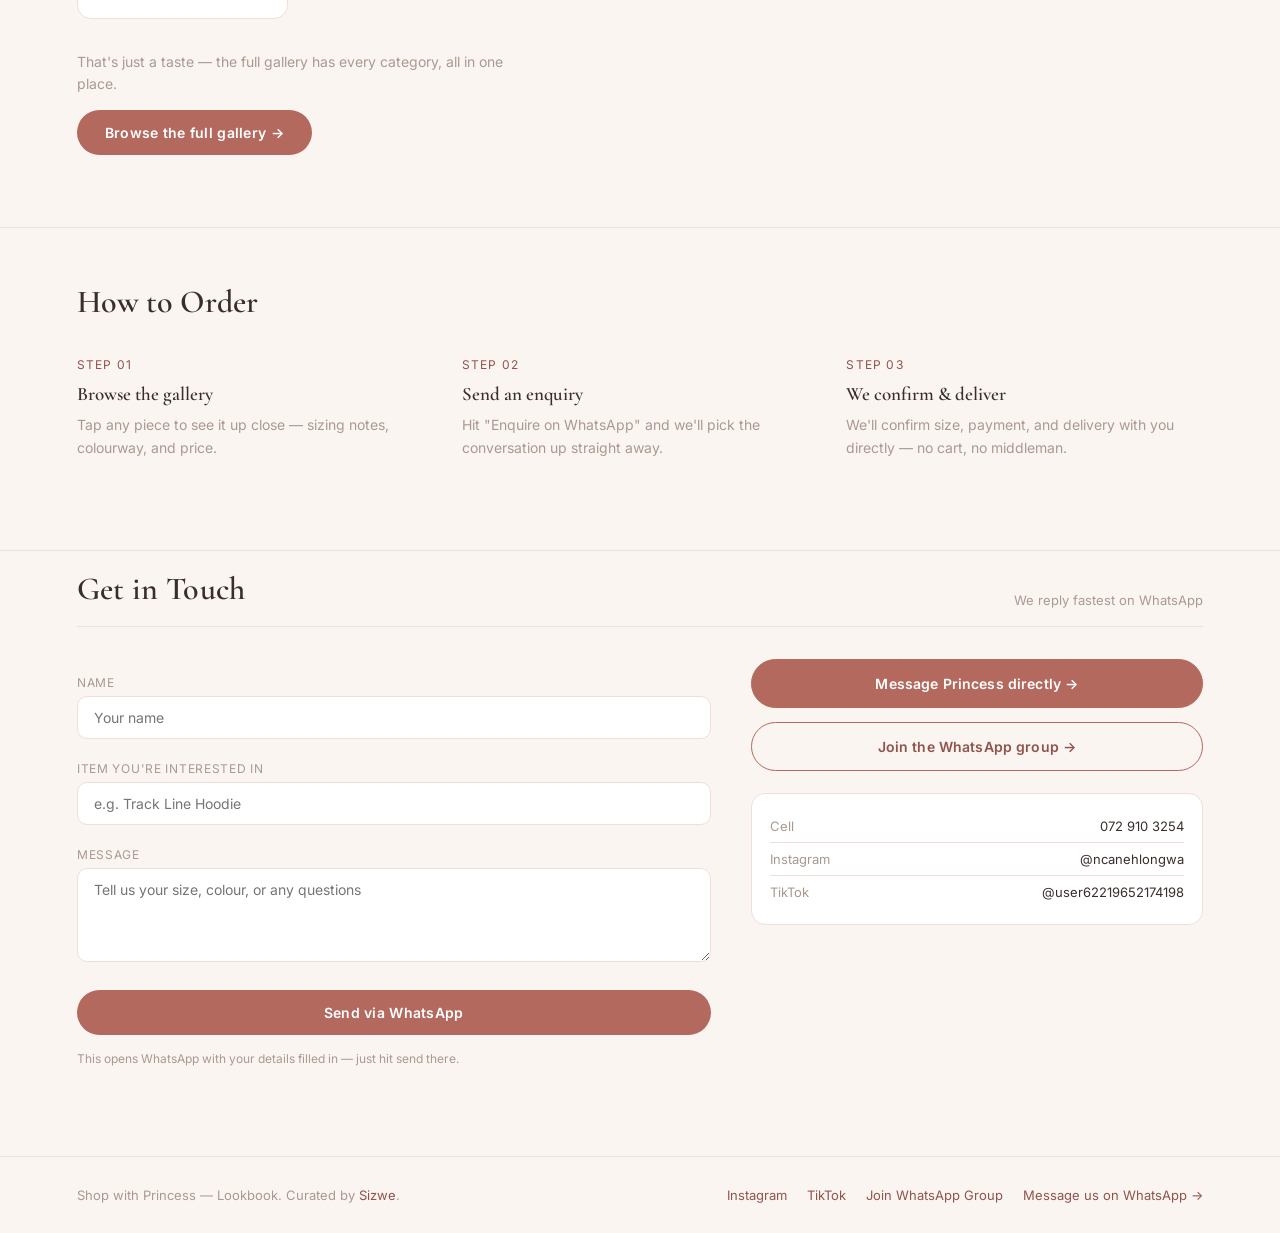
==== commit dceb33a6: "Shorten curator name in footer" ====
--- a/index.html
+++ b/index.html
@@ -114,7 +114,7 @@
 </section>
 
 <footer>
-  <div>Shop with Princess — Lookbook. Curated by <a href="https://izzy-10.github.io" target="_blank" rel="noopener">Sizwe Sicelimilo Sibiya</a>.</div>
+  <div>Shop with Princess — Lookbook. Curated by <a href="https://izzy-10.github.io" target="_blank" rel="noopener">Sizwe</a>.</div>
   <div class="footer-links">
     <a href="https://www.instagram.com/ncanehlongwa?igsh=ajN3c2Npem9sYXk0" target="_blank" rel="noopener">Instagram</a>
     <a href="https://www.tiktok.com/@user62219652174198?_r=1&_t=ZS-9821sv1MjCv" target="_blank" rel="noopener">TikTok</a>
--- a/css/style.css
+++ b/css/style.css
@@ -3,8 +3,8 @@
     --surface:#FFFFFF;
     --surface-alt:#F6E9E4;
     --surface-line:#EFDFDA;
-    --rose:#C98A7D;
-    --rose-deep:#B3695E;
+    --rose:#B3695E;
+    --rose-deep:#8F544B;
     --rose-pale:#F3E1DB;
     --ink:#3A2E2C;
     --ink-dim:#A99991;
@@ -190,6 +190,24 @@
     line-height:1.8;
   }
 
+  /* ---------- Featured teaser ---------- */
+  .featured{
+    padding:2vh 6vw 8vh;
+  }
+  .featured-cta{
+    margin-top:32px;
+    display:flex;
+    flex-direction:column;
+    align-items:flex-start;
+    gap:14px;
+  }
+  .featured-cta p{
+    color:var(--ink-dim);
+    font-size:14px;
+    max-width:440px;
+    line-height:1.6;
+  }
+
   /* ---------- Gallery ---------- */
   .gallery-section{
     padding:2vh 6vw 10vh;
@@ -213,16 +231,35 @@
     font-size:13px;
   }
   .gallery{
+    display:flex;
+    flex-direction:column;
+    gap:0;
+  }
+  .category-heading{
+    font-family:'Cormorant Garamond', serif;
+    font-style:italic;
+    font-weight:600;
+    font-size:22px;
+    color:var(--rose-deep);
+    margin:44px 0 18px;
+  }
+  .category-heading:first-child{
+    margin-top:0;
+  }
+  .category-row{
     display:grid;
-    grid-template-columns:repeat(auto-fill, minmax(240px, 1fr));
-    gap:22px;
+    grid-template-columns:repeat(auto-fill, minmax(200px, 1fr));
+    gap:18px;
   }
   .piece{
+    display:block;
     background:var(--surface);
     border:1px solid var(--surface-line);
     border-radius:14px;
     overflow:hidden;
     cursor:pointer;
+    text-decoration:none;
+    color:inherit;
     transition:border-color 0.2s ease, transform 0.2s ease, box-shadow 0.2s ease;
   }
   .piece:hover, .piece:focus-visible{
@@ -240,36 +277,16 @@
       linear-gradient(160deg, rgba(201,138,125,0.16), transparent 60%),
       var(--frame-bg, var(--surface-alt));
   }
-  .piece-frame .tag-no{
-    position:absolute;
-    top:14px; left:14px;
-    font-family:'Cormorant Garamond', serif;
-    font-style:italic;
-    font-size:14px;
-    color:var(--rose-deep);
-    letter-spacing:0.06em;
-  }
   .piece-frame svg{width:38%; height:38%; opacity:0.8;}
   .piece-frame img{width:100%; height:100%; object-fit:cover;}
   .piece-info{
-    padding:16px 18px 20px;
+    padding:12px 14px 16px;
   }
   .piece-info .cat{
     font-size:11px;
     letter-spacing:0.1em;
     color:var(--rose-deep);
     text-transform:uppercase;
-    margin-bottom:6px;
-  }
-  .piece-info h3{
-    font-family:'Cormorant Garamond', serif;
-    font-size:19px;
-    font-weight:600;
-  }
-  .piece-info p{
-    color:var(--ink-dim);
-    font-size:13px;
-    margin-top:6px;
   }
 
   /* ---------- Modal ---------- */
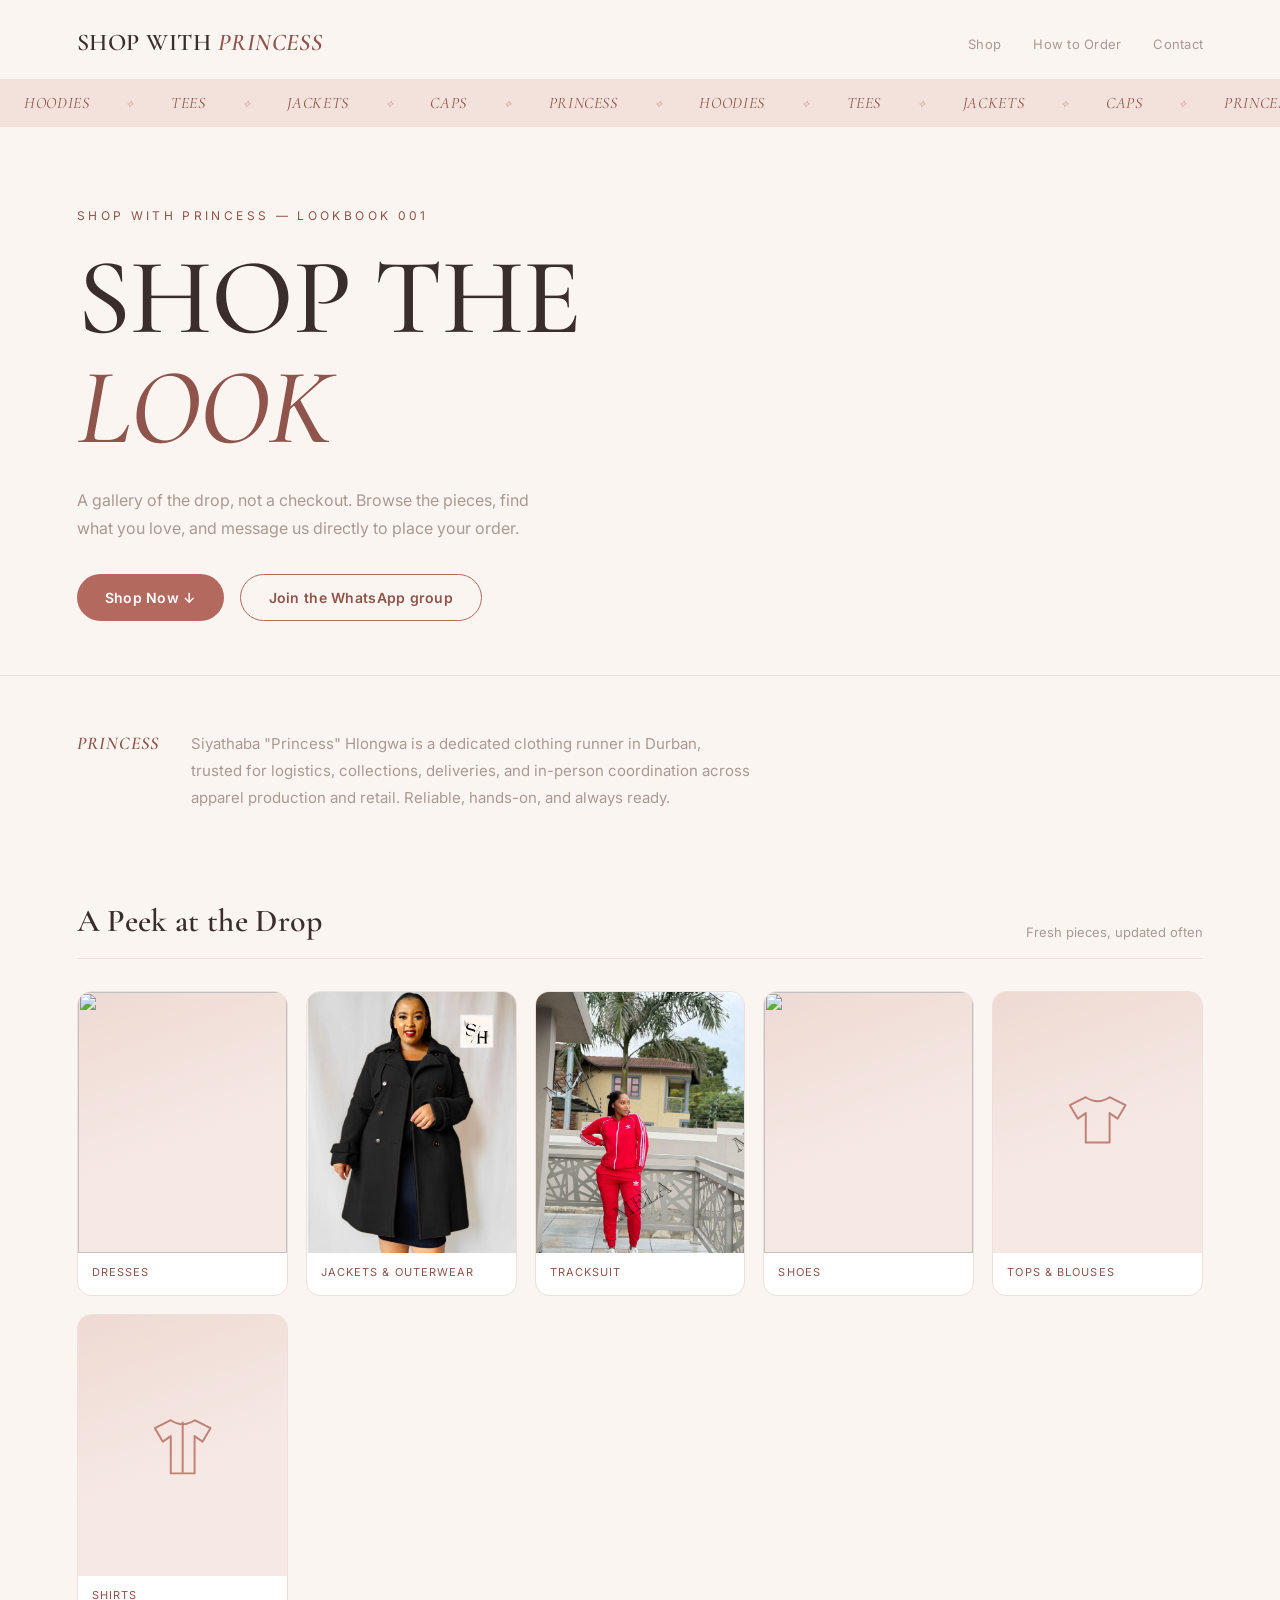
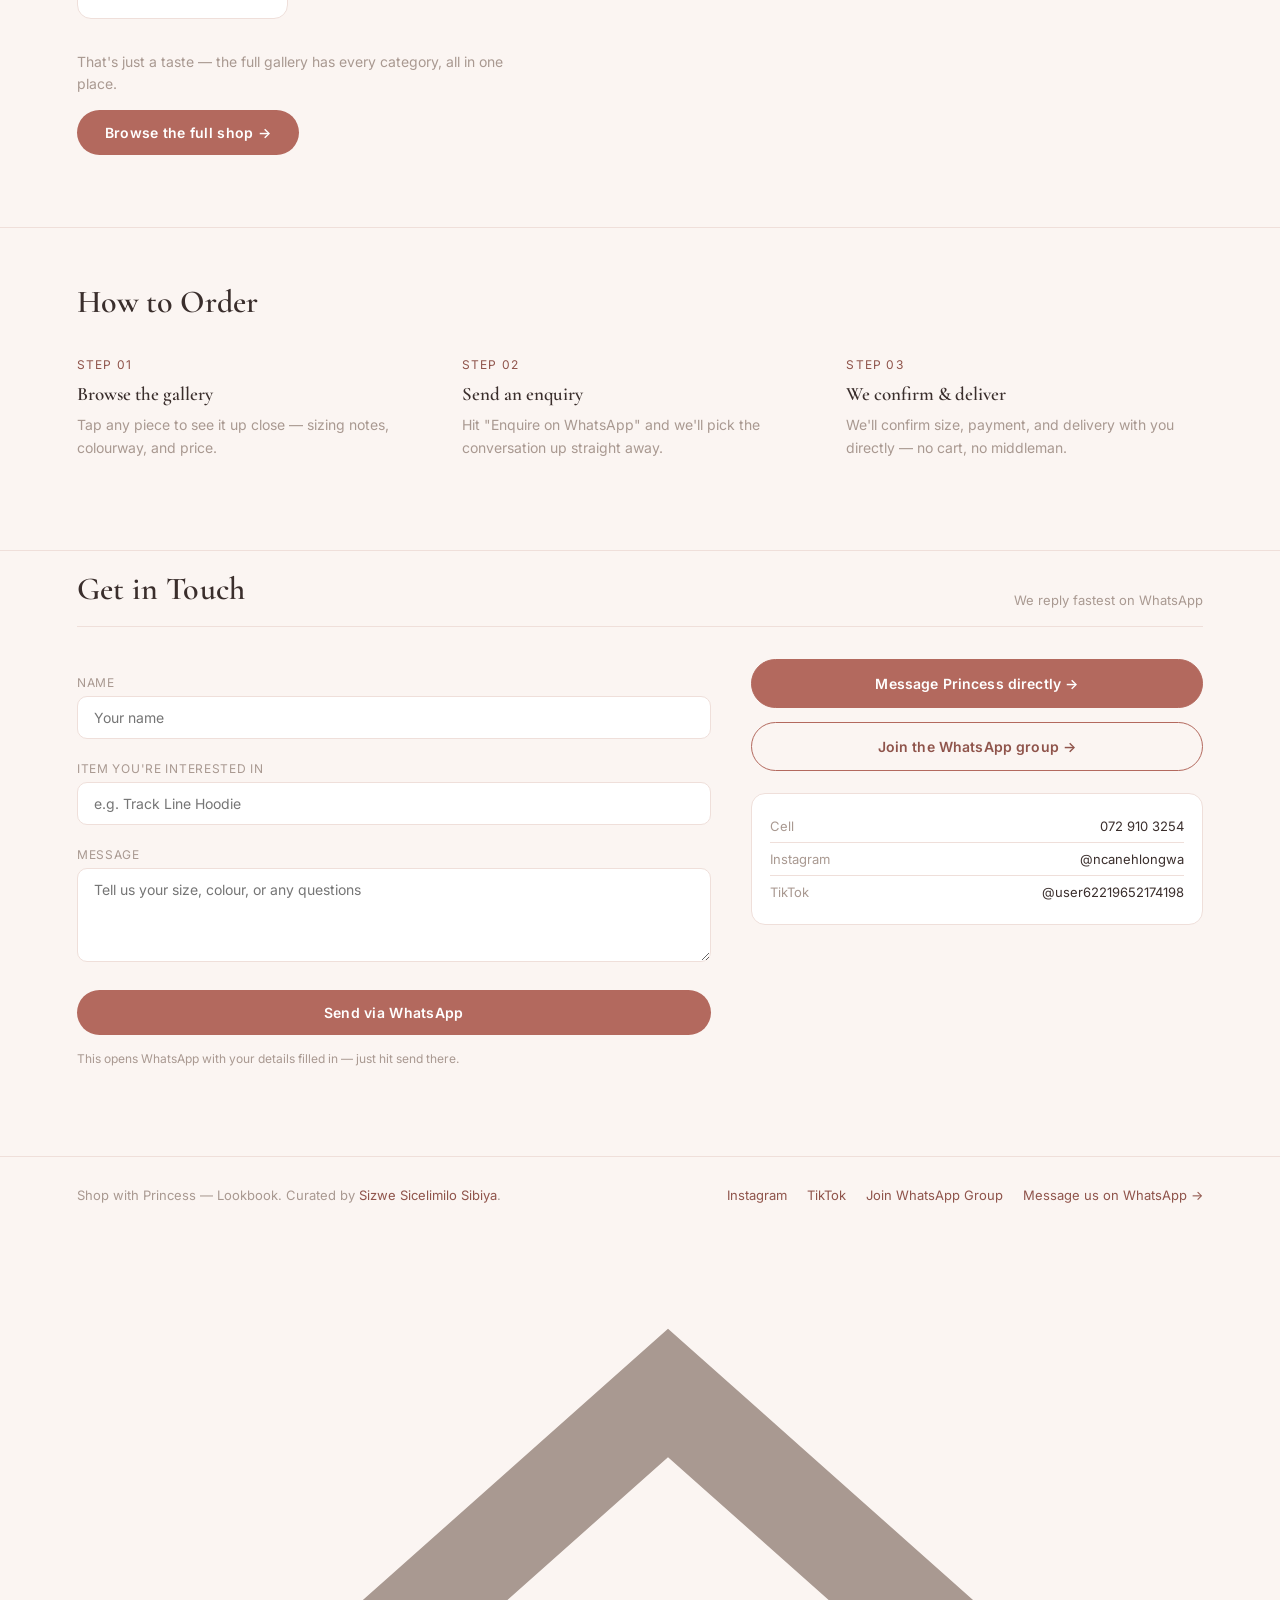
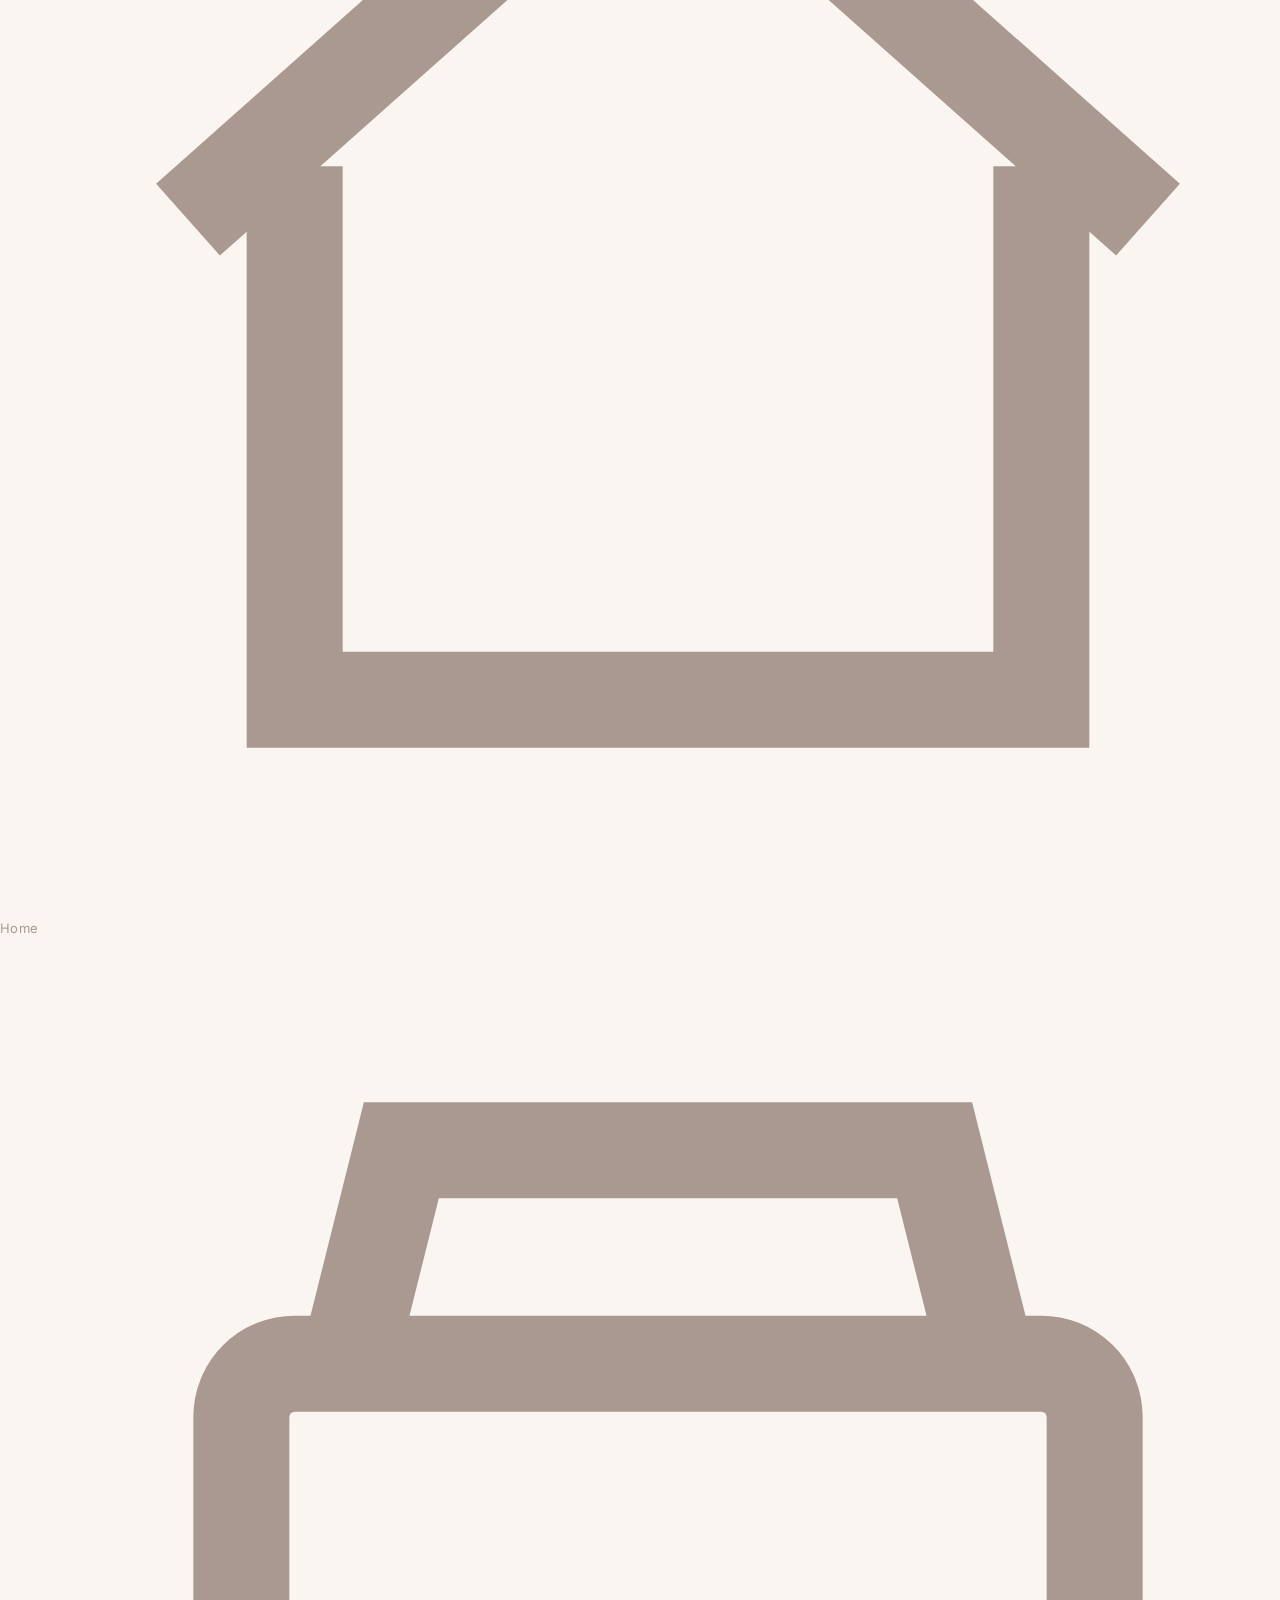
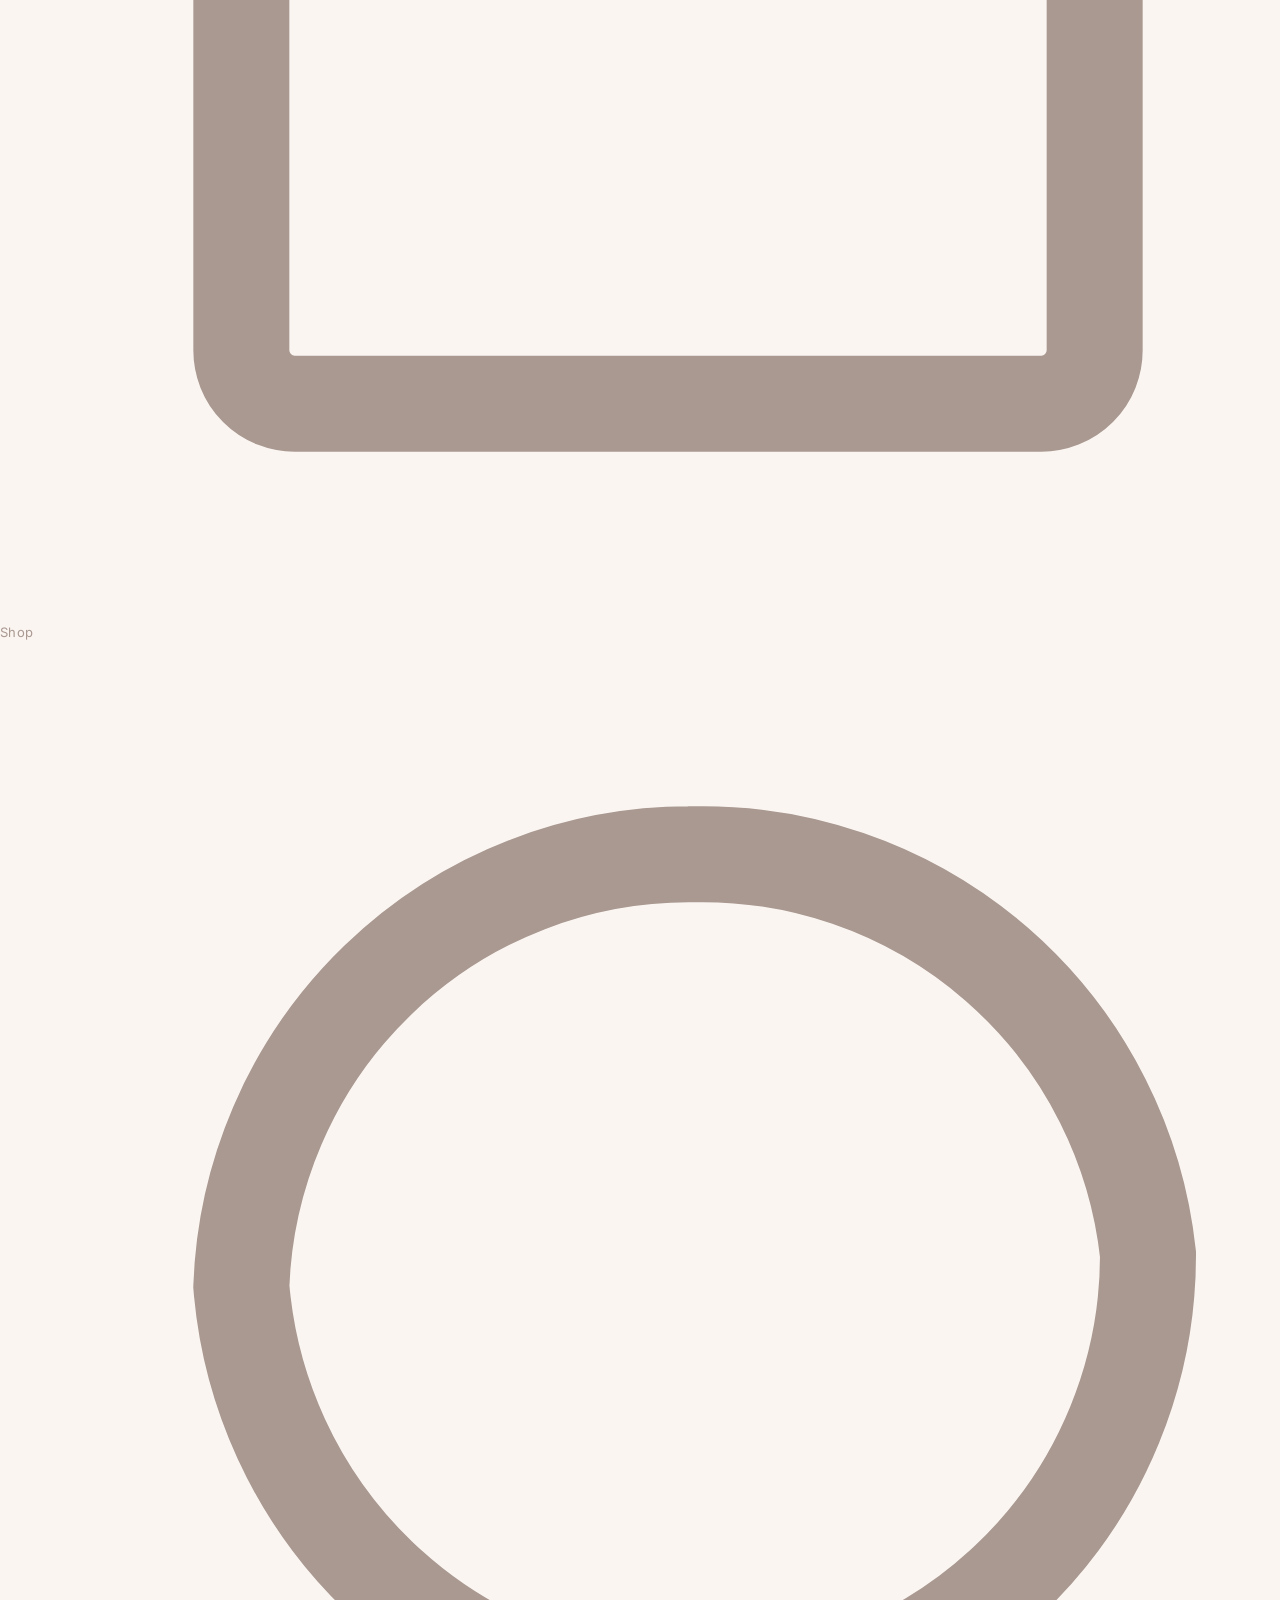
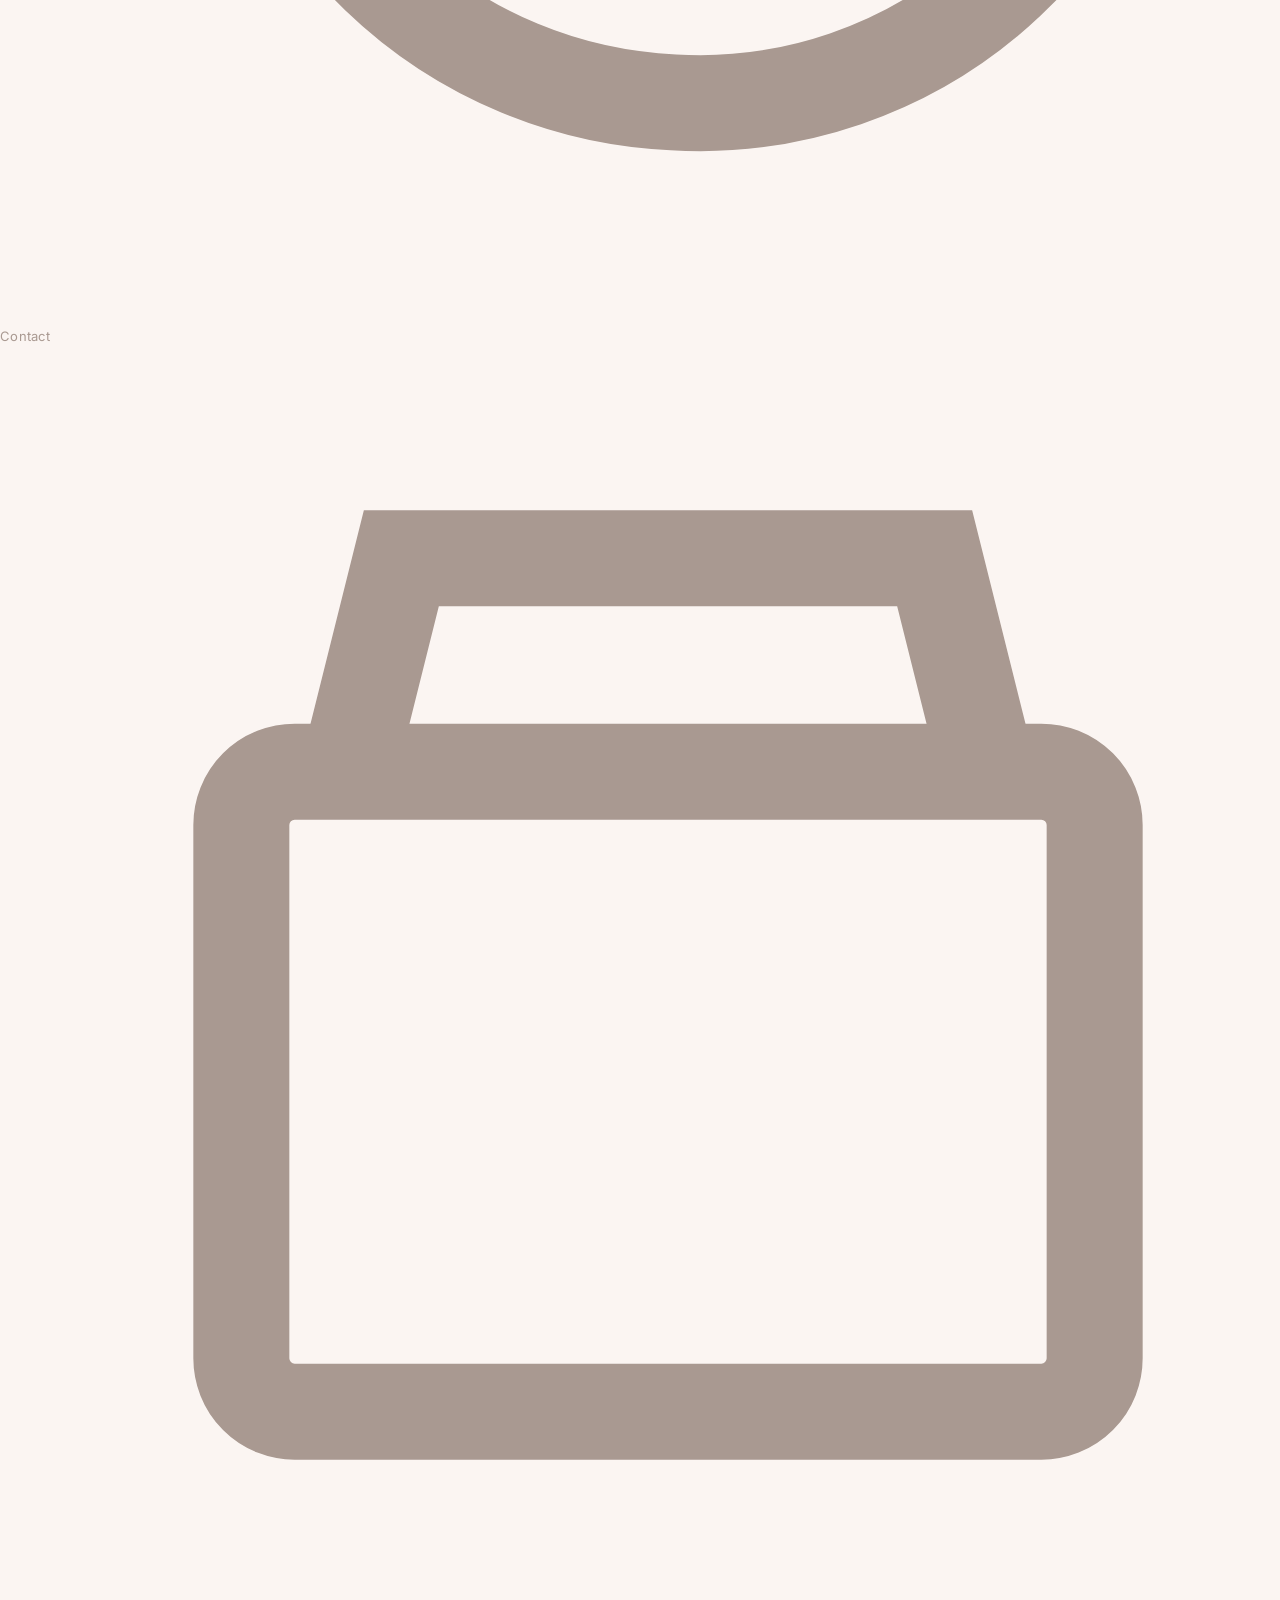
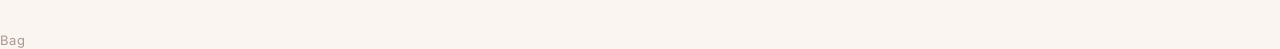
==== commit 71def0d0: "Add files via upload" ====
--- a/index.html
+++ b/index.html
@@ -8,13 +8,13 @@
 <link href="https://fonts.googleapis.com/css2?family=Cormorant+Garamond:ital,wght@0,500;0,600;1,500;1,600&family=Inter:wght@400;500;600&display=swap" rel="stylesheet">
 <link rel="stylesheet" href="css/style.css">
 </head>
-<body>
+<body class="has-bottom-nav">
 
 <header>
   <div class="top-row">
     <div class="wordmark">SHOP WITH <span>PRINCESS</span></div>
     <nav>
-      <a href="gallery.html">Gallery</a>
+      <a href="shop.html">Shop</a>
       <a href="#how">How to Order</a>
       <a href="#contact">Contact</a>
     </nav>
@@ -33,7 +33,7 @@
   <h1>SHOP THE<br><em>LOOK</em></h1>
   <p>A gallery of the drop, not a checkout. Browse the pieces, find what you love, and message us directly to place your order.</p>
   <div class="hero-actions">
-    <a class="hero-cta" href="gallery.html">View the gallery ↓</a>
+    <a class="hero-cta" href="shop.html">Shop Now ↓</a>
     <a class="hero-cta hero-cta--ghost" href="https://chat.whatsapp.com/DYHJtZrafD260Ese2T47UX" target="_blank" rel="noopener">Join the WhatsApp group</a>
   </div>
 </section>
@@ -51,7 +51,7 @@
   <div class="category-row" id="featured-grid"></div>
   <div class="featured-cta">
     <p>That's just a taste — the full gallery has every category, all in one place.</p>
-    <a class="hero-cta" href="gallery.html">Browse the full gallery →</a>
+    <a class="hero-cta" href="shop.html">Browse the full shop →</a>
   </div>
 </section>
 
@@ -114,7 +114,7 @@
 </section>
 
 <footer>
-  <div>Shop with Princess — Lookbook. Curated by <a href="https://izzy-10.github.io" target="_blank" rel="noopener">Sizwe</a>.</div>
+  <div>Shop with Princess — Lookbook. Curated by <a href="https://izzy-10.github.io" target="_blank" rel="noopener">Sizwe Sicelimilo Sibiya</a>.</div>
   <div class="footer-links">
     <a href="https://www.instagram.com/ncanehlongwa?igsh=ajN3c2Npem9sYXk0" target="_blank" rel="noopener">Instagram</a>
     <a href="https://www.tiktok.com/@user62219652174198?_r=1&_t=ZS-9821sv1MjCv" target="_blank" rel="noopener">TikTok</a>
@@ -123,6 +123,29 @@
   </div>
 </footer>
 
+<nav class="bottom-nav">
+  <a href="index.html" class="bn-item active">
+    <svg viewBox="0 0 24 24" fill="none" stroke="currentColor" stroke-width="1.8"><path d="M3 11l9-8 9 8"/><path d="M5 10v10h14V10"/></svg>
+    <span>Home</span>
+  </a>
+  <a href="shop.html" class="bn-item">
+    <svg viewBox="0 0 24 24" fill="none" stroke="currentColor" stroke-width="1.8"><path d="M6 8l1-4h10l1 4"/><rect x="4" y="8" width="16" height="12" rx="1"/></svg>
+    <span>Shop</span>
+  </a>
+  <a href="#contact" class="bn-item">
+    <svg viewBox="0 0 24 24" fill="none" stroke="currentColor" stroke-width="1.8"><path d="M21 11.5a8.4 8.4 0 01-8.9 8.4A8.5 8.5 0 014 12.1 8.4 8.4 0 0112.4 4a8.4 8.4 0 018.6 7.5z"/></svg>
+    <span>Contact</span>
+  </a>
+  <a href="cart.html" class="bn-item">
+    <svg viewBox="0 0 24 24" fill="none" stroke="currentColor" stroke-width="1.8"><path d="M6 8l1-4h10l1 4"/><rect x="4" y="8" width="16" height="12" rx="1"/></svg>
+    <span>Bag</span>
+    <span id="bag-badge" class="bag-badge"></span>
+  </a>
+</nav>
+
+<script src="js/data.js"></script>
+<script src="js/icons.js"></script>
+<script src="js/cart.js"></script>
 <script src="js/script.js"></script>
 
 </body>
